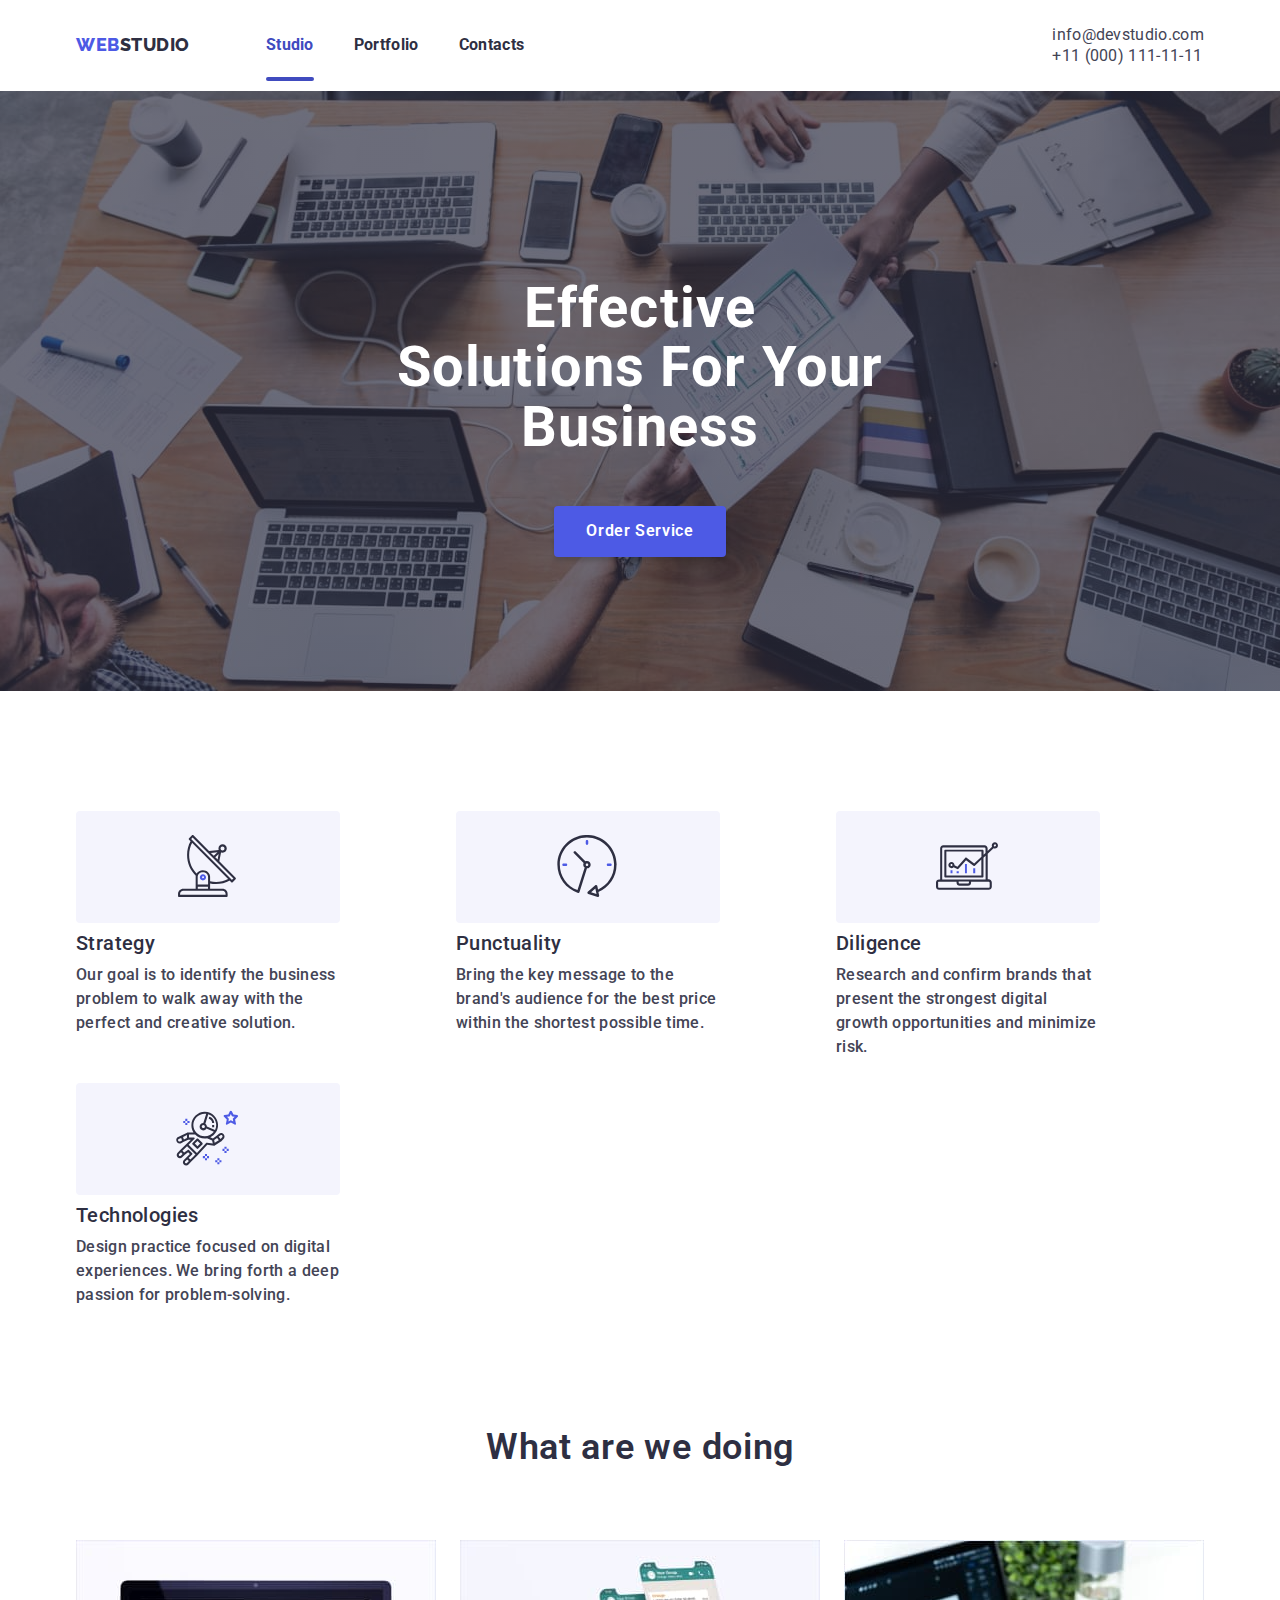
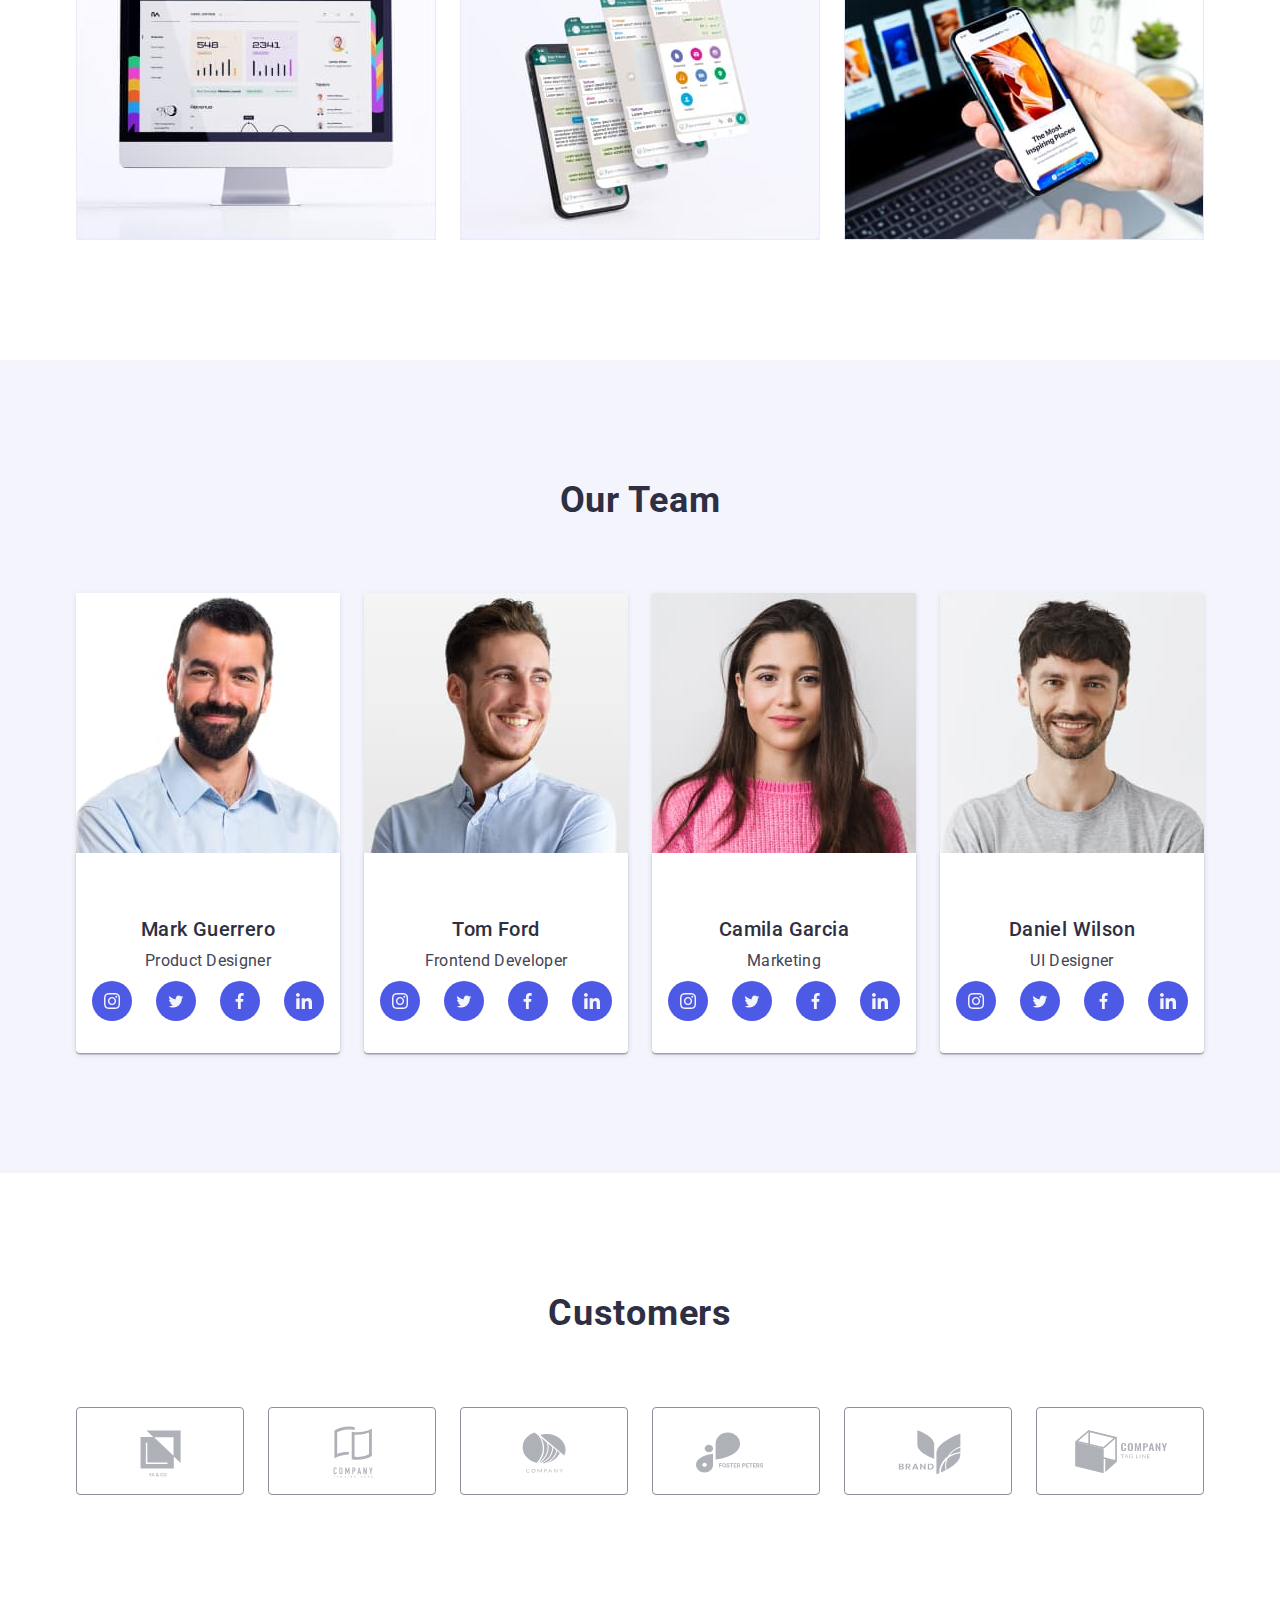
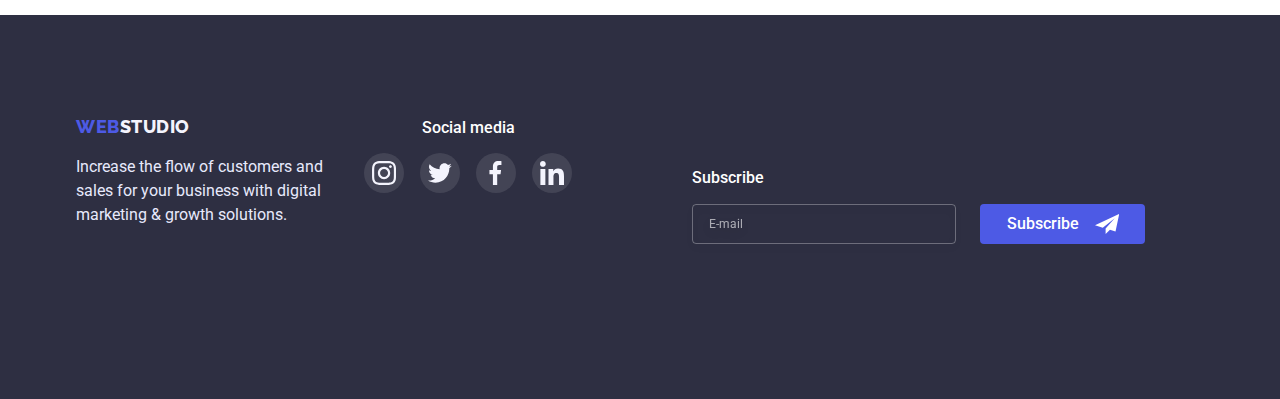
==== index.html @ f773058b "Add files via upload" ====
<!DOCTYPE html>
<html lang="en">
  <head>
    <meta charset="UTF-8" />
    <meta http-equiv="X-UA-Compatible" content="IE=edge" />
    <meta name="viewport" content="width=device-width, initial-scale=1.0" />
    <title>Document</title>

    <link rel="preconnect" href="https://fonts.googleapis.com" />
    <link rel="preconnect" href="https://fonts.gstatic.com" crossorigin />
    <link
      href="https://fonts.googleapis.com/css2?family=Raleway:wght@800&family=Roboto:wght@400;500;700;900&display=swap"
      rel="stylesheet"
    />
    <link
      rel="stylesheet"
      href="https://cdnjs.cloudflare.com/ajax/libs/modern-normalize/1.1.0/modern-normalize.min.css"
    />
    <link rel="stylesheet" href="css/mobile.css" />
    <link rel="stylesheet" href="css/tablet.css" />
    <link rel="stylesheet" href="css/desktop.css" />
    <!-- <link rel="stylesheet" href="css/version.css"> -->
  </head>
  <body>
    <header class="header">
      <div class="head container">
        <nav class="header-navigation">
          <!-- desktop -->
          <a class="link-logo link" href="./index.html"
            ><span class="web">WEB</span>STUDIO</a
          >
          <ul class="header-list list">
            <li class="header-item list">
              <a class="header-link-1 current link" href="./index.html"
                >Studio</a
              >
            </li>
            <li class="header-item list">
              <a class="header-link link" href="./portfolio.html">Portfolio</a>
            </li>
            <li class="header-item list">
              <a class="header-link link" href="">Contacts</a>
            </li>
          </ul>
        </nav>
        <a class="link-logo link mobile-logo" href="./index.html"
          ><span class="web">WEB</span>STUDIO</a
        >

        <button type="button" class="mob-menu-open-btn" data-menu-open>
          <svg class="menu-open-icon" width="32" height="22">
            <use href="./images/symbol-defs.svg#icon-Vector-Stroke"></use>
          </svg>
        </button>
        <ul class="header-list list tablet">
          <!-- desktop -->
          <li class="header-item-contact list">
            <a class="header-mail link" href="mailto:info@devstudio.com"
              >info@devstudio.com</a
            >
          </li>
          <li class="header-item-contact list">
            <a class="header-tel link" href="tel.:+11(000)111-11-11"
              >+11 (000) 111-11-11</a
            >
          </li>
        </ul>
      </div>
      <div class="mobile-menu is-hidden" data-menu>
        <button type="button" class="mob-menu-close-btn" data-menu-close>
          <svg class="mobile-menu-open-icon" width="32" height="22">
            <use href="./images/symbol-defs.svg#icon-Vector-Stroke"></use>
          </svg>
        </button>
        <nav class="mobile-header-navigation">
          <ul class="mobile-header-list list">
            <li class="mobile-header-item list">
              <a
                class="mobile-header-link current-mobile link"
                href="./index.html"
                >Studio</a
              >
            </li>
            <li class="mobile-header-item list">
              <a class="mobile-header-link link" href="./portfolio.html"
                >Portfolio</a
              >
            </li>
            <li class="mobile-header-item list">
              <a class="mobile-header-link link" href="">Contacts</a>
            </li>
          </ul>
        </nav>
        <ul class="mobile-header-list list">
          <!-- desktop -->
          <li class="mobile-header-item-contact list">
            <a class="mobile-header-tel link" href="tel.:+11(000)111-11-11"
              >+11 (000) 111-11-11</a
            >
          </li>
          <li class="mobile-header-item-contact list">
            <a class="mobile-header-mail link" href="mailto:info@devstudio.com"
              >info@devstudio.com</a
            >
          </li>
        </ul>
        <ul class="soc-items-list">
          <li class="soc-item">
            <a class="soc-item-link" href="">
              <svg class="soc-icon" width="16" height="16">
                <use href="./images/icons.svg#icon-instagram"></use>
              </svg>
            </a>
          </li>
          <li class="soc-item">
            <a class="soc-item-link" href="">
              <svg class="soc-icon" width="16" height="13">
                <use href="./images/icons.svg#icon-twitter"></use></svg
            ></a>
          </li>
          <li class="soc-item">
            <a class="soc-item-link" href=""
              ><svg class="soc-icon" height="16">
                <use href="./images/icons.svg#icon-facebook"></use></svg
            ></a>
          </li>
          <li class="soc-item">
            <a class="soc-item-link" href=""
              ><svg class="soc-icon" width="16" height="16">
                <use href="./images/icons.svg#icon-linkedin"></use></svg
            ></a>
          </li>
        </ul>
      </div>
    </header>
    <!---1--->
    <main>
      <section class="main-content-section1">
        <div class="main-content1 container">
          <h1 class="main-title-first">
            Effective Solutions for Your Business
          </h1>
          <button data-modal-open type="button" class="main-btn">
            Order Service
          </button>
        </div>
      </section>
      <!---2-->
      <section class="main-content-section2_1">
        <div class="main-content2 container">
          <ul class="main-list list">
            <li class="main-item2">
              <div class="picture-icon">
                <svg class="picture">
                  <use
                    href="./images/icons.svg#icon-antenna"
                    width="62"
                    height="62"
                  ></use>
                </svg>
              </div>
              <h3 class="main-title2">Strategy</h3>
              <p class="main-text">
                Our goal is to identify the business problem to walk away with
                the perfect and creative solution.
              </p>
            </li>

            <li class="main-item2">
              <div class="picture-icon">
                <svg class="picture">
                  <use
                    href="./images/icons.svg#icon-clock"
                    width="62"
                    height="62"
                  ></use>
                </svg>
              </div>
              <h3 class="main-title2">Punctuality</h3>
              <p class="main-text">
                Bring the key message to the brand's audience for the best price
                within the shortest possible time.
              </p>
            </li>

            <li class="main-item2">
              <div class="picture-icon">
                <svg class="picture">
                  <use
                    href="./images/icons.svg#icon-diagram"
                    width="62"
                    height="62"
                  ></use>
                </svg>
              </div>
              <h3 class="main-title2">Diligence</h3>
              <p class="main-text">
                Research and confirm brands that present the strongest digital
                growth opportunities and minimize risk.
              </p>
            </li>

            <li class="main-item2">
              <div class="picture-icon">
                <svg class="picture">
                  <use
                    href="./images/icons.svg#icon-astronaut"
                    width="62"
                    height="62"
                  ></use>
                </svg>
              </div>
              <h3 class="main-title2">Technologies</h3>
              <p class="main-text">
                Design practice focused on digital experiences. We bring forth a
                deep passion for problem-solving.
              </p>
            </li>
          </ul>
        </div>
      </section>

      <section class="main-content-section2_2">
        <div class="main-content-sect2 container">
          <h2 class="main-second-title">What are we doing</h2>
          <ul class="main-list2_2 list">
            <li>
              <img src="images/rectangle71.jpg" alt="macbook_air" width="360" />
            </li>

            <li>
              <img
                src="images/rectangle71-1.jpg"
                alt="application"
                width="360"
              />
            </li>

            <li>
              <img src="images/rectangle71-2.jpg" alt="phone" width="360" />
            </li>
          </ul>
        </div>
      </section>
      <!---3-->
      <section class="main-content-section3">
        <div class="main-content3 container tablet-container">
          <h2 class="main-third-title">Our Team</h2>
          <ul class="main-list3 list">
            <li class="main-card-3">
              <img
                src="images/mark.jpg"
                alt="photo_mark_guerrero"
                width="264"
              />
              <div class="main-card-team">
                <h3 class="main-title">Mark Guerrero</h3>
                <p class="main-after-title">Product Designer</p>
                <ul class="soc-items-list">
                  <li class="soc-item">
                    <a class="soc-item-link" href="">
                      <svg class="soc-icon" width="16" height="16">
                        <use href="./images/icons.svg#icon-instagram"></use>
                      </svg>
                    </a>
                  </li>

                  <li class="soc-item">
                    <a class="soc-item-link" href="">
                      <svg class="soc-icon" width="16" height="13">
                        <use href="./images/icons.svg#icon-twitter"></use></svg
                    ></a>
                  </li>
                  <li class="soc-item">
                    <a class="soc-item-link" href=""
                      ><svg class="soc-icon" height="16">
                        <use href="./images/icons.svg#icon-facebook"></use></svg
                    ></a>
                  </li>

                  <li class="soc-item">
                    <a class="soc-item-link" href=""
                      ><svg class="soc-icon" width="16" height="16">
                        <use href="./images/icons.svg#icon-linkedin"></use></svg
                    ></a>
                  </li>
                </ul>
              </div>
            </li>
            <li class="main-card-3">
              <img src="images/tom.jpg" alt="photo_tom_ford" width="264" />
              <div class="main-card-team">
                <h3 class="main-title">Tom Ford</h3>
                <p class="main-after-title">Frontend Developer</p>
                <ul class="soc-items-list">
                  <li class="soc-item">
                    <a class="soc-item-link" href="">
                      <svg class="soc-icon" width="16" height="16">
                        <use href="./images/icons.svg#icon-instagram"></use>
                      </svg>
                    </a>
                  </li>
                  <li class="soc-item">
                    <a class="soc-item-link" href="">
                      <svg class="soc-icon" width="16" height="13">
                        <use href="./images/icons.svg#icon-twitter"></use></svg
                    ></a>
                  </li>
                  <li class="soc-item">
                    <a class="soc-item-link" href=""
                      ><svg class="soc-icon" height="16">
                        <use href="./images/icons.svg#icon-facebook"></use></svg
                    ></a>
                  </li>
                  <li class="soc-item">
                    <a class="soc-item-link" href=""
                      ><svg class="soc-icon" width="16" height="16">
                        <use href="./images/icons.svg#icon-linkedin"></use></svg
                    ></a>
                  </li>
                </ul>
              </div>
            </li>
            <li class="main-card-3">
              <img
                src="images/camila.jpg"
                alt="photo_camila_garcia"
                width="264"
              />
              <div class="main-card-team">
                <h3 class="main-title">Camila Garcia</h3>
                <p class="main-after-title">Marketing</p>
                <ul class="soc-items-list">
                  <li class="soc-item">
                    <a class="soc-item-link" href="">
                      <svg class="soc-icon" width="16" height="16">
                        <use href="./images/icons.svg#icon-instagram"></use>
                      </svg>
                    </a>
                  </li>

                  <li class="soc-item">
                    <a class="soc-item-link" href="">
                      <svg class="soc-icon" width="16" height="13">
                        <use href="./images/icons.svg#icon-twitter"></use></svg
                    ></a>
                  </li>

                  <li class="soc-item">
                    <a class="soc-item-link" href=""
                      ><svg class="soc-icon" height="16">
                        <use href="./images/icons.svg#icon-facebook"></use></svg
                    ></a>
                  </li>

                  <li class="soc-item">
                    <a class="soc-item-link" href=""
                      ><svg class="soc-icon" width="16" height="16">
                        <use href="./images/icons.svg#icon-linkedin"></use></svg
                    ></a>
                  </li>
                </ul>
              </div>
            </li>
            <li class="main-card-3">
              <img
                src="images/daniel.jpg"
                alt="photo_daniel_wilson"
                width="264"
              />
              <div class="main-card-team">
                <h3 class="main-title">Daniel Wilson</h3>
                <p class="main-after-title">UI Designer</p>
                <ul class="soc-items-list">
                  <li class="soc-item">
                    <a class="soc-item-link" href="">
                      <svg class="soc-icon" width="16" height="16">
                        <use href="./images/icons.svg#icon-instagram"></use>
                      </svg>
                    </a>
                  </li>

                  <li class="soc-item">
                    <a class="soc-item-link" href="">
                      <svg class="soc-icon" width="16" height="13">
                        <use href="./images/icons.svg#icon-twitter"></use></svg
                    ></a>
                  </li>

                  <li class="soc-item">
                    <a class="soc-item-link" href=""
                      ><svg class="soc-icon" height="16">
                        <use href="./images/icons.svg#icon-facebook"></use></svg
                    ></a>
                  </li>

                  <li class="soc-item">
                    <a class="soc-item-link" href=""
                      ><svg class="soc-icon" width="16" height="16">
                        <use href="./images/icons.svg#icon-linkedin"></use></svg
                    ></a>
                  </li>
                </ul>
              </div>
            </li>
          </ul>
        </div>
      </section>
      <section class="main_customers">
        <div class="container tablet-container">
          <h2 class="main-third-title">Customers</h2>
          <ul class="customers-list">
            <li>
              <a class="customers-item-link" href="">
                <svg class="customers-icon" width="104" height="56">
                  <use href="./images/icons.svg#icon-Client1"></use>
                </svg>
              </a>
            </li>
            <li>
              <a class="customers-item-link" href="">
                <svg class="customers-icon" width="104" height="56">
                  <use href="./images/icons.svg#icon-Client-2"></use>
                </svg>
              </a>
            </li>
            <li>
              <a class="customers-item-link" href="">
                <svg class="customers-icon" width="104" height="56">
                  <use href="./images/icons.svg#icon-Client-3"></use>
                </svg>
              </a>
            </li>
            <li>
              <a class="customers-item-link" href="">
                <svg class="customers-icon" width="104" height="56">
                  <use href="./images/icons.svg#icon-Client-4"></use>
                </svg>
              </a>
            </li>
            <li>
              <a class="customers-item-link" href="">
                <svg class="customers-icon" width="104" height="56">
                  <use href="./images/icons.svg#icon-Client-5"></use>
                </svg>
              </a>
            </li>
            <li>
              <a class="customers-item-link" href="">
                <svg class="customers-icon" width="104" height="56">
                  <use href="./images/icons.svg#icon-Client-6"></use>
                </svg>
              </a>
            </li>
          </ul>
        </div>
      </section>
    </main>
    <footer class="footer_section">
      <div class="footer container flex tablet-container">
        <div class="footer-tablet-container-up">
          <div class="footer-left">
            <a class="link-logo-footer link" href="./index.html"
              ><span class="web-footer">WEB</span>STUDIO</a
            >
            <p class="footer-after-title">
              Increase the flow of customers and sales for your business with
              digital marketing & growth solutions.
            </p>
          </div>
          <div class="footer-social">
            <p class="social-media-text">Social media</p>
            <ul class="ft-soc-items-list">
              <li class="soc-item">
                <a class="ft-soc-item-link" href="">
                  <svg class="soc-icon" width="24" height="24">
                    <use href="./images/icons.svg#icon-instagram"></use>
                  </svg>
                </a>
              </li>
              <li class="soc-item">
                <a class="ft-soc-item-link" href="">
                  <svg class="soc-icon" width="24" height="24">
                    <use href="./images/icons.svg#icon-twitter"></use></svg
                ></a>
              </li>
              <li class="soc-item">
                <a class="ft-soc-item-link" href=""
                  ><svg class="soc-icon" width="24" height="24">
                    <use href="./images/icons.svg#icon-facebook"></use></svg
                ></a>
              </li>
              <li class="soc-item">
                <a class="ft-soc-item-link" href=""
                  ><svg class="soc-icon" width="24" height="24">
                    <use href="./images/icons.svg#icon-linkedin"></use></svg
                ></a>
              </li>
            </ul>
          </div>
        </div>

        <div class="subscribe-footer">
          <p class="social-media-text">Subscribe</p>
          <form class="subscribe-form">
            <label for="subscribe" class="subscribe-name">
              <input
                type="email"
                class="subscribe-input"
                name="subscribe"
                id=""
                placeholder="E-mail"
              /> </label
            ><button type="submit" class="subscribe-button">
              Subscribe

              <svg class="icons-subscribe" width="24" height="24">
                <use href="./images/icons.svg#icon-send"></use>
              </svg>
            </button>
          </form>
        </div>
      </div>
    </footer>
    <!---Modal Window--->
    <div class="backdrop is-hidden" data-modal>
      <div class="modal">
        <button data-modal-close type="button" class="modal-close-btn">
          <svg class="modal-close-btn-icon" width="8" height="8">
            <use href="./images/icons.svg#icon-Vector-2"></use>
          </svg>
        </button>
        <div class="client-form">
          <p class="leave-contacts">
            Leave your contacts and we will call you back
          </p>
          <form class="information">
            <label for="name" class="label">
              <span class="input-text"> Name </span>
            </label>
            <div class="icons-client-form">
              <input type="text" class="modal-input" name="name" id="name" />
              <svg class="input-icons" width="18" height="18">
                <use href="./images/icons.svg#icon-person-black-18dp-1-1"></use>
              </svg>
            </div>
            <label for="tel" class="label">
              <span class="input-text">Phone </span>
            </label>
            <div class="icons-client-form">
              <input type="tel" class="modal-input" name="tel" id="tel" />
              <svg class="input-icons" width="18" height="18">
                <use href="./images/icons.svg#icon-phone-black-18dp-1-1"></use>
              </svg>
            </div>
            <label for="email" class="label">
              <span class="input-text">Email </span>
            </label>
            <div class="icons-client-form">
              <input type="email" class="modal-input" name="email" id="email" />
              <svg class="input-icons" width="18" height="18">
                <use href="./images/icons.svg#icon-email-black-18dp-1-2"></use>
              </svg>
            </div>
            <div class="coment-window">
              <label for="coment" class="label-name">
                <span class="input-text">Comment </span>
                <textarea
                  class="textarea"
                  name="feedback"
                  rows="5"
                  placeholder="Text input"
                ></textarea>
              </label>
            </div>
            <div class="modal-fild">
              <input
                type="checkbox"
                name="privacy"
                id="privacy"
                value="true"
                class="input-check visually-hidden"
                width="16px"
              />
              <label for="privacy" class="check-text">
                I accept the terms and conditions of the
                <a href="" class="modal-link">
                  <span class="modal-link"> Privacy Policy </span>
                </a>
              </label>
            </div>
            <button type="submit" class="modal-button">Send</button>
          </form>
          <!---modal-container--->
        </div>
      </div>
    </div>
    <script src="./modal.js"></script>
    <script src="./menu.js"></script>
  </body>
</html>
---- css/mobile.css ----
:root {
  --primary-text-color: #434455;
  --title-text-color: #2e2f42;
  --color-logo-web-btn: #4d5ae5;
  --color-logo-footer-text-title: #f4f4fd;
  --color-white-ffff: #ffffff;
  --color-hover-focus: #404bbf;
  --color-after-titet-footer: #e7e9fc;
  --color-hover-focus-soc: #31d0aa;
  --modal-color: #fcfcfc;
  --color-current: #4d5ae5ff;
}
/*-----Анімація-------
transition-property: background-color;
transition-duration: 250ms;
transition-timing-function: cubic-bezier(0.4, 0, 0.2, 1);*/

p,
h1,
h2,
h3,
h4,
h5,
h6 {
  margin: 0;
}

ul,
ol {
  list-style: none;
  margin: 0;
  padding: 0;
}

img {
  display: block;
  max-width: 100%;
  height: auto;
}

.container {
  /* width: 1158px;
  padding-left: 15px;
  padding-right: 15px;
  margin: 0 auto; */
  width: 100%;
  padding: 0 16px;
  margin: 0 auto;
}
@media screen and (min-width: 480px) {
  .container {
    /* width: 1158px;
  padding-left: 15px;
  padding-right: 15px;
  margin: 0 auto; */
    width: 480px;
    padding: 0 16px;
    margin: 0 auto;
  }
}

body {
  font-family: "Roboto", sans-serif;
  color: var(--primary-text-color);
  background-color: var(--color-white-ffff);
}
/* .current {
  position: relative;
} */
.list {
  list-style: none;
}

.link {
  text-decoration: none;
}
/* .current::before {
  content: "";
  position: absolute;
  left: 0;
  bottom: -27px;
  display: block;
  width: 100%;
  height: 4px;
  background-color: var(--color-hover-focus);
  border-radius: 2px;
  opacity: 1;
} */

/* .current > .header-link {
  color: var(--color-hover-focus);
} */
/* .header-item::after {
  content: "";
  background-color: var(--color-hover-focus);
  border-radius: 2px;
  position: absolute;
  width: 100%;
  height: 4px;
  display: block;
  bottom: -24px;
  left: 0;
  opacity: 0;
  transform: scaleX(0);
  transition: transform 250ms cubic-bezier(0.4, 0, 0.2, 1),
    opacity 250ms cubic-bezier(0.4, 0, 0.2, 1);
} */

/* .header-item:hover::after {
  transform: scaleX(1);
  opacity: 1;
} */
/*---------------------Header-----------------*/
.header {
  /* background-color: var(--color-white-ffff); */
  padding-top: 24px;
  padding-bottom: 24px;
}

/* .header > .container {
  display: flex;
} */

.web {
  font-family: "Raleway";
  font-style: normal;
  font-weight: 800;
  font-size: 18px;
  line-height: 1.33;
  letter-spacing: 0.03em;
  text-transform: uppercase;
  color: var(--color-logo-web-btn);
}

.link-logo {
  font-family: "Raleway";
  font-style: normal;
  font-weight: 800;
  font-size: 18px;
  line-height: 1.33;
  letter-spacing: 0.03em;
  color: var(--title-text-color);
  /* margin-right: 76px; */
}

.header-link {
  /* font-size: 16px;
  line-height: 1.5;
  letter-spacing: 0.02em;
  color: var(--title-text-color);
  /*------Анімація----*/
  /* transition-property: color;
  transition-duration: 250ms;
  transition-timing-function: cubic-bezier(0.4, 0, 0.2, 1);  */
}
.header-link-1 {
  /* font-size: 16px;
  line-height: 1.5;
  letter-spacing: 0.02em;
  color: var(--color-hover-focus);
  /*------Анімація----*/
  /* transition-property: color;
  transition-duration: 250ms;
  transition-timing-function: cubic-bezier(0.4, 0, 0.2, 1);  */
}
.header-link:hover,
.header-link:focus {
  color: var(--color-hover-focus);
}

.header-navigation {
  /* font-size: 16px;
  line-height: 1.5;
  letter-spacing: 0.02em;
  color: var(--title-text-color);
  align-items: center;
  display: flex;
  margin-right: auto; */
  display: none;
}

.header-list {
  /* font-weight: 700;
  font-size: 16px;
  line-height: 1.5;
  color: var(--title-text-color);
  letter-spacing: 0.02em;
  display: flex;
  align-items: center;
  gap: 40px; */
  display: none;
}
.head.container {
  display: flex;
}
.mob-menu-open-btn {
  display: flex;
  justify-content: center;
  align-items: center;
  margin-left: auto;
  background-color: transparent;
  border: none;
}
/* .header-item {
  font-size: 16px;
  line-height: 1.33;
  letter-spacing: 0.02em;
  color: var(--primary-text-color);
  position: relative;
} */
/* .header-item-contact {
  font-size: 16px;
  line-height: 1.33;
  letter-spacing: 0.02em;
  color: var(--primary-text-color);
  position: relative;
} */
/* .header-mail {
  font-size: 16px;
  line-height: 1.33;
  letter-spacing: 0.02em;
  color: var(--primary-text-color);
  /*------Анімація----*/
/* transition-property: color;
  transition-duration: 250ms;
  transition-timing-function: cubic-bezier(0.4, 0, 0.2, 1);
}  */

/* .header-mail:hover,
.header-mail:focus {
  color: var(--color-hover-focus);
} */

/* .header-tel {
  font-size: 16px;
  line-height: 1.33;
  letter-spacing: 0.02em;
  color: var(--primary-text-color); */
/*------Анімація----*/
/* transition-property: color;
  transition-duration: 250ms;
  transition-timing-function: cubic-bezier(0.4, 0, 0.2, 1);
} */

/* .header-tel:hover,
.header-tel:focus {
  color: var(--color-hover-focus);
} */

/*-----------------------------Main---------------*/
.main-content-section1 {
  background: var(--title-text-color);
  text-align: center;
  padding-top: 112px;
  padding-bottom: 112px;
  /* max-width: 1440px; */
  /* background-image: linear-gradient(
      rgba(46, 47, 66, 0.7),
      rgba(46, 47, 66, 0.7)
    ),
    url(../images/people-office1.jpg); */
}

.main-content-section2_1 {
  background: var(--color-white-ffff);
  padding-top: 120px;
  padding-bottom: 120px;
}

.main-content-section2_2 {
  /* padding-bottom: 120px; */
  display: none;
}

.main-content-section3 {
  background: var(--color-logo-footer-text-title);
  padding-top: 120px;
  padding-bottom: 120px;
}

.main-card-3 {
  background: var(--color-white-ffff);
}

.main-title-first {
  color: var(--color-white-ffff);
  text-align: center;
  max-width: 319px;
  margin-left: auto;
  margin-right: auto;
  margin-bottom: 48px;
  font-family: "Roboto";
  font-style: normal;
  font-weight: 700;
  font-size: 36px;
  line-height: 1.11;

  text-align: center;
  letter-spacing: 0.02em;
  text-transform: capitalize;

  color: #ffffff;
}

.main-btn {
  font-family: "Roboto";
  font-style: normal;
  font-weight: 600;
  font-size: 16px;
  line-height: 1, 18;
  align-items: center;
  letter-spacing: 0.04em;
  color: var(--color-white-ffff);
  background: var(--color-logo-web-btn);
  box-shadow: 0px 4px 4px rgba(0, 0, 0, 0.15);
  border-radius: 4px;
  border: transparent;
  cursor: pointer;
  padding: 16px 32px 16px 32px;
  /*------Анімація----*/
  transition-property: background-color;
  transition-duration: 250ms;
  transition-timing-function: cubic-bezier(0.4, 0, 0.2, 1);
}

.main-btn:hover,
.main-link:focus {
  background-color: var(--color-hover-focus);
}

.main-list {
  color: var(--primary-text-color);
  /* display: flex;
  gap: 24px; */
}

.main-item2 {
  box-sizing: border-box;
  font-style: normal;
  font-size: 16px;
  line-height: 1.5;
  color: var(--primary-text-color);
}
.main-item2:not(:last-child) {
  margin-bottom: 72px;
}

.content_main_item {
  width: 264px;
  height: 112px;
}

.picture-icon {
  /* background-color: var(--color-logo-footer-text-title);
  border-radius: 4px;
  height: 112px;
  width: 264px;
  margin-bottom: 8px;
  display: flex;
  justify-content: center;
  align-items: center; */
  display: none;
}
.picture {
  width: 64px;
  height: 64px;
}
.main-title2 {
  font-size: 36px;
  line-height: 1.11;
  text-align: center;
  /* font-weight: 500;
  font-size: 20px;
  line-height: 1.2;
  letter-spacing: 0.02em; */
  color: var(--title-text-color);
  margin-bottom: 8px;
}

.main-text {
  font-weight: 500;
  font-size: 16px;
  line-height: 1.5;
  letter-spacing: 0.02em;
  color: var(--primary-text-color);
  /* max-width: 264px; */
}

.main-second-title {
  font-weight: 600;
  font-size: 36px;
  line-height: 1, 11;
  letter-spacing: 0.02em;
  color: var(--title-text-color);
  text-align: center;
}

/* .main-list2_2 {
  color: var(--primary-text-color);
} */

.main-third-title {
  font-weight: 700;
  font-size: 36px;
  line-height: 1, 11;
  letter-spacing: 0.02em;
  color: var(--title-text-color);
  text-align: center;
  margin-bottom: 72px;
}

.main-title {
  font-weight: 500;
  font-size: 20px;
  line-height: 1.2;
  letter-spacing: 0.02em;
  color: var(--title-text-color);
  /* padding-top: 32px; */
  margin-bottom: 8px;
  text-align: center;
}

.main-list3 {
  color: var(--primary-text-color);
  /* display: flex;
  gap: 24px; */
}

.main-card-3 {
  background-color: var(--color-white-ffff);
  box-shadow: 0px 1px 6px rgba(46, 47, 66, 0.08),
    0px 1px 1px rgba(46, 47, 66, 0.16), 0px 2px 1px rgba(46, 47, 66, 0.08);
  border-radius: 0px 0px 4px 4px;
  /* padding-bottom: 32px; */
}
.main-card-3:not(:last-child) {
  margin-bottom: 72px;
}
.main-card-team {
  padding: 32px 16px;
}
.main-after-title {
  font-size: 16px;
  line-height: 1.5;
  letter-spacing: 0.02em;
  text-align: center;
  color: var(--primary-text-color);
}
.soc-items-list {
  display: flex;
  justify-content: center;
  gap: 24px;
  margin-top: 8px;
}

.soc-item {
  width: 40px;
  height: 40px;
}

.soc-item-link {
  width: 100%;
  height: 100%;
  background-color: var(--color-logo-web-btn);
  border-radius: 50%;
  display: flex;
  align-items: center;
  justify-content: center;
  /*------Анімація----*/
  transition-property: background-color;
  transition-duration: 250ms;
  transition-timing-function: cubic-bezier(0.4, 0, 0.2, 1);
}

.soc-item-link:hover,
.soc-item-link-link:focus {
  background-color: var(--color-hover-focus);
}

.soc-icon {
  fill: var(--color-logo-footer-text-title);
}
.main_customers {
  padding-top: 120px;
  padding-bottom: 120px;
}
.customers-list {
  display: flex;
  justify-content: center;
  gap: 16px;
  flex-wrap: wrap;
}

.customers-item-link {
  width: 168px;
  height: 88px;
  fill: #afb1b8;
  border: 1px solid #8e8f99;
  border-radius: 4px;
  display: flex;
  align-items: center;
  justify-content: center;
  /*------Анімація----*/
  transition: fill 250ms cubic-bezier(0.4, 0, 0.2, 1),
    border-color 250ms cubic-bezier(0.4, 0, 0.2, 1);
}

.customers-item-link:hover,
.customers-item-link:focus {
  fill: var(--color-hover-focus);
  border: 1px solid var(--color-hover-focus);
  border-radius: 4px;
}
.customers-icon {
  width: 100%;
  height: 100%;
}
/*-------------------------Footer-----------------*/
.footer_section {
  background: var(--title-text-color);
  padding-top: 100px;
  padding-bottom: 100px;
}
.footer {
  /* display: flex; */
  gap: 120px;
}
.footer-left {
  display: flex;
  flex-direction: column;
  justify-content: center;
  align-items: center;
  /* text-align: center; */
  margin-bottom: 72px;
}
.footer-social {
  display: flex;
  flex-direction: column;
  justify-content: center;
  align-items: center;
  margin-bottom: 72px;
}
.footer-after-title {
  font-size: 16px;
  line-height: 1.5;
  color: var(--color-after-titet-footer);
  width: 264px;
  margin-top: 16px;
}

.web-footer {
  font-family: "Raleway";
  font-style: normal;
  font-weight: 800;
  font-size: 18px;
  line-height: 1.33;
  letter-spacing: 0.03em;
  text-transform: uppercase;
  color: var(--color-logo-web-btn);
}

.link-logo-footer {
  font-family: "Raleway";
  font-style: normal;
  font-weight: 800;
  font-size: 18px;
  line-height: 1.33;
  letter-spacing: 0.03em;
  color: var(--color-logo-footer-text-title);
}

.social-media-text {
  font-style: normal;
  font-weight: 500;
  font-size: 16px;
  color: var(--color-white-ffff);
}

.ft-soc-items-list {
  display: flex;
  justify-content: center;
  gap: 16px;
  margin-top: 16px;
}

.ft-soc-item-link {
  width: 100%;
  height: 100%;
  background: rgba(255, 255, 255, 0.1);
  border-radius: 50%;
  display: flex;
  align-items: center;
  justify-content: center;
  /*------Анімація----*/
  transition-property: background-color;
  transition-duration: 250ms;
  transition-timing-function: cubic-bezier(0.4, 0, 0.2, 1);
}

.ft-soc-item-link:hover,
.ft-soc-item-link:focus {
  background: var(--color-hover-focus-soc);
}
.subscribe-footer {
  display: flex;
  flex-direction: column;
  justify-content: center;
  align-items: center;
}
/* Введення ----Subscribe----- */
.subscribe-input {
  border: 1px solid rgba(255, 255, 255, 0.3);
  filter: drop-shadow(0px 4px 4px rgba(0, 0, 0, 0.15));
  border-radius: 4px;
  /* width: 264px; */
  width: 100%;
  height: 40px;
  margin-top: 16px;
  background-color: transparent;
  padding-left: 16px;
  font-family: "Roboto";
  font-style: normal;
  font-weight: 400;
  font-size: 12px;
  line-height: 2;
  color: rgba(255, 255, 255, 0.6);
}

.subscribe-input::placeholder {
  font-family: "Roboto";
  font-style: normal;
  font-weight: 400;
  font-size: 12px;
  line-height: 24px;
  color: rgba(255, 255, 255, 0.6);
}

.subscribe-input:focus {
  outline: none;
  border: 1px solid var(--color-logo-web-btn);
}

.subscribe-button {
  display: flex;
  align-items: center;
  justify-content: center;
  font-family: "Roboto";
  font-style: normal;
  font-weight: 500;
  font-size: 16px;
  line-height: 1.5;
  color: #ffffff;
  background-color: var(--color-logo-web-btn);
  border-radius: 4px;
  border: none;
  cursor: pointer;
  width: 165px;
  height: 40px;
  padding: 8px 24px;
  margin-top: 16px;
  /* margin-left: 24px; */
  margin-left: auto;
  margin-right: auto;
  transition-property: background-color, box-shadow;
  transition-duration: 250ms;
  transition-timing-function: cubic-bezier(0.4, 0, 0.2, 1);
}

.subscribe-form {
  width: 100%;
  /* display: flex; */
}
.subscribe-name {
  /* display: flex; */
}
.icons-subscribe {
  /* right: 0;
  bottom: 0; */
  margin-left: 16px;
}
.modal-button-subscribe {
  display: flex;
  position: relative;
}
.subscribe-button:focus,
.subscribe-button:hover {
  box-shadow: 0px 4px 4px rgba(0, 0, 0, 0.25), 0px 4px 4px rgba(0, 0, 0, 0.25);
  border-radius: 4px;
  background-color: var(--color-logo-web-btn);
  outline: none;
}

/*----------Modal Window------*/
.backdrop {
  position: fixed;
  top: 0;
  left: 0;
  width: 100%;
  height: 100%;
  background-color: rgba(46, 47, 66, 0.4);
  opacity: 1;
  transition: transform 250ms cubic-bezier(0.4, 0, 0.2, 1),
    opacity 250ms cubic-bezier(0.4, 0, 0.2, 1);
}

.backdrop.is-hidden {
  opacity: 0;
  pointer-events: none;
}
.modal {
  position: absolute;
  /* width: 408px;
  height: 576px; */
  width: 100%;
  height: 90%;
  overflow-y: scroll;
  top: 50%;
  left: 50%;
  transform: translate(-50%, -50%);
  background-color: var(--modal-color);
  box-shadow: 0px 1px 1px rgba(0, 0, 0, 0.14), 0px 1px 3px rgba(0, 0, 0, 0.12),
    0px 2px 1px rgba(0, 0, 0, 0.2);
  border-radius: 4px;
  padding: 20px 0;
}
.modal-close-btn {
  display: block;
  margin-top: 24px;
  margin-right: 24px;
  margin-left: auto;
  width: 24px;
  height: 24px;
  border-radius: 50%;
  cursor: pointer;
  background-color: var(--color-after-titet-footer);
  border: 1px solid rgba(0, 0, 0, 0.1);
  /*------Анімація----*/
  transition-property: background-color;
  transition-duration: 250ms;
  transition-timing-function: cubic-bezier(0.4, 0, 0.2, 1);
}
.modal-close-btn:hover {
  background-color: var(--color-hover-focus);
  fill: var(--color-white-ffff);
}
.client-form {
  margin-left: 24px;
  margin-right: 24px;
}
.leave-contacts {
  margin-top: 24px;
  font-family: "Roboto";
  font-style: normal;
  font-weight: 500;
  font-size: 16px;
  line-height: 24px;
  text-align: center;
  letter-spacing: 0.02em;
  color: var(--title-text-color);
}
.input-text {
  margin-right: 24px;
  font-family: "Roboto";
  font-style: normal;
  font-weight: 400;
  font-size: 12px;
  line-height: 14px;
  letter-spacing: 0.01em;
  color: #8e8f99;
}
.icons-client-form {
  position: relative;
  margin-bottom: 8px;
}
.input-icons {
  position: absolute;
  left: 16px;
  top: 50%;
  transform: translateY(-50%);
}
.modal-input {
  width: 100%;
  height: 40px;
  padding-left: 38px;
  font-family: "Roboto";
  font-style: normal;
  font-weight: 400;
  font-size: 12px;
  line-height: 16px;
  letter-spacing: 0.04em;
  color: #998e96;
  background-color: transparent;
  border-radius: 4px;
  border: 1px solid rgba(33, 33, 33, 0.2);
}

.modal-input::placeholder {
  font-family: "Roboto";
  font-style: normal;
  font-weight: 400;
  font-size: 12px;
  line-height: 16px;
  letter-spacing: 0.04em;
  color: rgba(117, 117, 117, 0.5);
}
.modal-button {
  display: flex;
  justify-content: center;
  align-items: center;
  margin-left: auto;
  margin-right: auto;
  height: 56px;
  width: 169px;
  font-family: inherit;
  font-weight: 600;
  font-size: 16px;
  line-height: 1.18;
  letter-spacing: 0.04em;
  color: #ffffff;
  cursor: pointer;
  margin-top: 24px;
  background: var(--color-logo-web-btn);
  box-shadow: 0px 4px 4px rgba(0, 0, 0, 0.15);
  border-radius: 4px;
  transition-property: background-color, box-shadow, color;
  transition-duration: 250ms;
  transition-timing-function: cubic-bezier(0.4, 0, 0.2, 1);
  border: none;
}

.modal-button:hover,
.modal-button:focus {
  color: #ffffff;
  background: var(--color-hover-focus);
  box-shadow: 0px 1px 6px rgba(46, 47, 66, 0.08),
    0px 1px 1px rgba(46, 47, 66, 0.16), 0px 2px 1px rgba(46, 47, 66, 0.08);
}

.check-text::before {
  position: absolute;
  width: 16px;
  height: 16px;
  border: 1.25px solid var(--color-hover-focus);
  border-radius: 2px;
  margin-top: 16px;
}

.check-text {
  font-family: "Roboto";
  font-style: normal;
  font-weight: 400;
  font-size: 12px;
  line-height: 16px;
  letter-spacing: 0.04em;
  color: #757575;
  margin-top: 16px;
  margin-left: 8px;
}
.textarea {
  font-style: normal;
  font-weight: 400;
  font-size: 12px;
  line-height: 16px;
  padding-top: 8px;
  padding-left: 16px;
  width: 100%;
  height: 120px;
  color: rgba(117, 117, 117, 0.5);
  font-family: "Roboto";
  resize: none;
  border: 1px solid rgba(33, 33, 33, 0.2);
  border-radius: 4px;
  font-family: inherit;
  font-size: inherit;
  resize: none;
  display: flex;
  flex-direction: column;
  margin-bottom: 8px;
}

.modal-link {
  color: var(--color-logo-web-btn);
  margin-left: 2px;
}

.input-text {
  display: inline-block;
  margin-bottom: 4px;
  position: relative;
}

.modal-input:focus {
  outline: none;
  border: 1px solid var(--color-logo-web-btn);
}
.modal-input:focus + .input-icons {
  fill: var(--color-logo-web-btn);
}

.modal-coment::placeholder {
  font-family: "Roboto";
  font-style: normal;
  font-weight: 400;
  font-size: 12px;
  line-height: 1.33;
  color: rgba(117, 117, 117, 0.5);
  letter-spacing: 0.04em;
}
.modal-coment:focus {
  outline: none;
  border: 1px solid var(--color-logo-web-btn);
}

textarea:focus {
  outline: none;
  border: 1px solid var(--color-logo-web-btn);
}
/* mobile menu */
.mobile-menu {
  position: fixed;
  width: 100%;
  height: 100%;
  background-color: white;
  top: 0;
  left: 0;
  padding: 90px 15px 40px 15px;

  display: flex;
  flex-direction: column;
}
.mobile-menu.is-hidden {
  opacity: 0;
  pointer-events: none;
}
.mob-menu-close-btn {
  position: absolute;
  top: 40px;
  right: 40px;
  width: 24px;
  height: 24px;
  display: flex;
  justify-content: center;
  align-items: center;
}
.mobile-menu-open-icon {
  width: 15px;
  height: 15px;
}
.mobile-header-link {
  font-family: "Roboto";
  font-style: normal;
  font-weight: 700;
  font-size: 36px;
  line-height: 40px;
  /* identical to box height, or 111% */

  letter-spacing: 0.02em;
  text-transform: capitalize;

  /* NAVY BLUE */

  color: #2e2f42;
}
.current-mobile {
  color: #31d0aa;
}
.mobile-header-tel {
  font-family: "Roboto";
  font-style: normal;
  font-weight: 600;
  font-size: 36px;
  line-height: 40px;
  /* identical to box height, or 111% */

  text-transform: capitalize;

  /* IRIS */

  color: #4d5ae5;
}
.mobile-header-mail {
  font-family: "Roboto";
  font-style: normal;
  font-weight: 500;
  font-size: 20px;
  line-height: 24px;
  /* identical to box height, or 120% */

  letter-spacing: 0.02em;

  /* SLATE */

  color: #434455;
}
.mobile-header-list {
  margin-top: auto;
}
---- css/tablet.css ----
@media screen and (min-width: 768px) {
  .container {
    /* width: 1158px;
  padding-left: 15px;
  padding-right: 15px;
  margin: 0 auto; */
    width: 768px;
    padding: 0 15px;
    margin: 0 auto;
  }
  .header {
    /* background-color: var(--color-white-ffff); */
    padding-top: 24px;
    padding-bottom: 10px;
  }

  .current {
    position: relative;
  }
  .current::before {
    content: "";
    position: absolute;
    left: 0;
    bottom: -22px;
    display: block;
    width: 100%;
    height: 4px;
    background-color: var(--color-hover-focus);
    border-radius: 2px;
    opacity: 1;
  }
  .current > .header-link {
    color: var(--color-hover-focus);
  }
  .header-item::after {
    content: "";
    background-color: var(--color-hover-focus);
    border-radius: 2px;
    position: absolute;
    width: 100%;
    height: 4px;
    display: block;
    bottom: -20px;
    left: 0;
    opacity: 0;
    transform: scaleX(0);
    transition: transform 250ms cubic-bezier(0.4, 0, 0.2, 1),
      opacity 250ms cubic-bezier(0.4, 0, 0.2, 1);
  }

  .header-item:hover::after {
    transform: scaleX(1);
    opacity: 1;
  }
  .header > .container {
    display: flex;
    justify-content: space-between;
  }
  .web {
    font-size: 18px;
    line-height: 1.33;
  }

  .link-logo {
    font-size: 18px;
    line-height: 1.33;
    margin-right: 120px;
  }
  .mobile-logo {
    display: none;
  }
  .header-link {
    font-size: 16px;
    line-height: 1.5;
    letter-spacing: 0.02em;
    color: var(--title-text-color);
    /*------Анімація----*/
    transition-property: color;
    transition-duration: 250ms;
    transition-timing-function: cubic-bezier(0.4, 0, 0.2, 1);
  }
  .header-link-1 {
    font-size: 16px;
    line-height: 1.5;
    letter-spacing: 0.02em;
    color: var(--color-hover-focus);
    /*------Анімація----*/
    transition-property: color;
    transition-duration: 250ms;
    transition-timing-function: cubic-bezier(0.4, 0, 0.2, 1);
  }
  .header-link:hover,
  .header-link:focus {
    color: var(--color-hover-focus);
  }
  .header-navigation {
    font-size: 16px;
    line-height: 1.5;
    letter-spacing: 0.02em;
    color: var(--title-text-color);
    align-items: center;
    display: flex;
  }

  .header-list {
    font-weight: 700;
    font-size: 16px;
    line-height: 1.5;
    color: var(--title-text-color);
    letter-spacing: 0.02em;
    display: flex;
    align-items: center;
    gap: 40px;
  }
  .header-list.tablet {
    display: block;
  }
  .head.container {
    display: flex;
  }
  .mob-menu-open-btn {
    display: none;
  }
  .header-item {
    font-size: 16px;
    line-height: 1.33;
    letter-spacing: 0.02em;
    color: var(--primary-text-color);
    position: relative;
  }
  .header-item-contact {
    font-size: 16px;
    line-height: 1.33;
    letter-spacing: 0.02em;
    color: var(--primary-text-color);
    position: relative;
  }
  .header-mail {
    font-weight: normal;
    font-size: 12px;
    line-height: 1.33;
    letter-spacing: 0.02em;
    color: var(--primary-text-color);
    /*------Анімація----*/
    transition-property: color;
    transition-duration: 250ms;
    transition-timing-function: cubic-bezier(0.4, 0, 0.2, 1);
  }

  .header-mail:hover,
  .header-mail:focus {
    color: var(--color-hover-focus);
  }

  .header-tel {
    font-size: 12px;
    line-height: 1.33;
    letter-spacing: 0.02em;
    font-weight: normal;
    color: var(--primary-text-color);
    /*------Анімація----*/
    transition-property: color;
    transition-duration: 250ms;
    transition-timing-function: cubic-bezier(0.4, 0, 0.2, 1);
  }

  .header-tel:hover,
  .header-tel:focus {
    color: var(--color-hover-focus);
  }
  /* hero */
  .main-content-section1 {
    text-align: center;
    padding-top: 112px;
    padding-bottom: 112px;
    /* max-width: 1440px; */
    /* background-image: linear-gradient(
      rgba(46, 47, 66, 0.7),
      rgba(46, 47, 66, 0.7)
    ),
    url(../images/people-office1.jpg); */
  }
  .main-title-first {
    max-width: 496px;
    margin-bottom: 40px;
    font-size: 56px;
    line-height: 1.07;
  }
  .main-btn {
    font-size: 16px;
    line-height: 1.18;
    padding: 16px 32px 16px 32px;
  }

  .main-btn:hover,
  .main-link:focus {
    background-color: var(--color-hover-focus);
  }
  .main-content-section2_1 {
    padding-top: 120px;
    padding-bottom: 120px;
  }
  .main-list {
    display: flex;
    flex-wrap: wrap;
    /* gap: 24px; */
    row-gap: 70px;
    column-gap: 24px;
  }
  .main-item2 {
    width: 356px;
  }
  .main-title2 {
    text-align: left;
  }
  .main-list .main-item2 {
    margin-bottom: 0;
  }
  .tablet-container {
    padding: 0 93px;
  }
  .main-list3 {
    color: var(--primary-text-color);
    display: flex;
    flex-wrap: wrap;
    gap: 24px;
  }

  .main-card-3 {
    background-color: var(--color-white-ffff);
    box-shadow: 0px 1px 6px rgba(46, 47, 66, 0.08),
      0px 1px 1px rgba(46, 47, 66, 0.16), 0px 2px 1px rgba(46, 47, 66, 0.08);
    border-radius: 0px 0px 4px 4px;
    /* padding-bottom: 32px; */
  }
  .main-list3 .main-card-3 {
    margin-bottom: 0;
  }
  .footer-tablet-container-up {
    display: flex;
    align-items: baseline;
  }
  .subscribe-footer {
    align-items: start;
  }
  .subscribe-form {
    display: flex;
    align-items: end;
  }
  .subscribe-input {
    width: 264px;
  }
  .subscribe-button {
    font-size: 16px;
    line-height: 1.5;

    width: 165px;
    height: 40px;
    padding: 8px 24px;
    margin: 0;

    margin-left: 24px;
  }
  .footer-left {
    margin-right: 24px;
    align-items: start;
  }
  .modal {
    width: 408px;
    max-height: 576px;

    overflow-y: scroll;
  }
}
---- css/desktop.css ----
@media screen and (min-width: 1158px) {
  .container {
    width: 1158px;
    padding-left: 15px;
    padding-right: 15px;
    margin: 0 auto;
  }
  .current {
    position: relative;
  }

  .current::before {
    content: "";
    position: absolute;
    left: 0;
    bottom: -27px;
    display: block;
    width: 100%;
    height: 4px;
    background-color: var(--color-hover-focus);
    border-radius: 2px;
    opacity: 1;
  }

  .current > .header-link {
    color: var(--color-hover-focus);
  }
  .header-item::after {
    content: "";
    background-color: var(--color-hover-focus);
    border-radius: 2px;
    position: absolute;
    width: 100%;
    height: 4px;
    display: block;
    bottom: -24px;
    left: 0;
    opacity: 0;
    transform: scaleX(0);
    transition: transform 250ms cubic-bezier(0.4, 0, 0.2, 1),
      opacity 250ms cubic-bezier(0.4, 0, 0.2, 1);
  }

  .header-item:hover::after {
    transform: scaleX(1);
    opacity: 1;
  }
  /*---------------------Header-----------------*/
  .header {
    background-color: var(--color-white-ffff);
    padding-top: 24px;
    padding-bottom: 24px;
  }

  .header > .container {
    display: flex;
  }

  .web {
    font-family: "Raleway";
    font-style: normal;
    font-weight: 800;
    font-size: 18px;
    line-height: 1.33;
    letter-spacing: 0.03em;
    text-transform: uppercase;
    color: var(--color-logo-web-btn);
  }

  .link-logo {
    font-family: "Raleway";
    font-style: normal;
    font-weight: 800;
    font-size: 18px;
    line-height: 1.33;
    letter-spacing: 0.03em;
    color: var(--title-text-color);
    margin-right: 76px;
  }

  .header-link {
    font-size: 16px;
    line-height: 1.5;
    letter-spacing: 0.02em;
    color: var(--title-text-color);
    /*------Анімація----*/
    transition-property: color;
    transition-duration: 250ms;
    transition-timing-function: cubic-bezier(0.4, 0, 0.2, 1);
  }
  .header-link-1 {
    font-size: 16px;
    line-height: 1.5;
    letter-spacing: 0.02em;
    color: var(--color-hover-focus);
    /*------Анімація----*/
    transition-property: color;
    transition-duration: 250ms;
    transition-timing-function: cubic-bezier(0.4, 0, 0.2, 1);
  }
  .header-link:hover,
  .header-link:focus {
    color: var(--color-hover-focus);
  }

  .header-navigation {
    font-size: 16px;
    line-height: 1.5;
    letter-spacing: 0.02em;
    color: var(--title-text-color);
    align-items: center;
    display: flex;
    margin-right: auto;
  }

  .list {
    list-style: none;
  }

  .link {
    text-decoration: none;
  }

  .header-list {
    font-weight: 700;
    font-size: 16px;
    line-height: 1.5;
    color: var(--title-text-color);
    letter-spacing: 0.02em;
    display: flex;
    align-items: center;
    gap: 40px;
  }
  .header-item {
    font-size: 16px;
    line-height: 1.33;
    letter-spacing: 0.02em;
    color: var(--primary-text-color);
    position: relative;
  }
  .header-item-contact {
    font-size: 16px;
    line-height: 1.33;
    letter-spacing: 0.02em;
    color: var(--primary-text-color);
    position: relative;
  }
  .header-mail {
    font-size: 16px;
    line-height: 1.33;
    letter-spacing: 0.02em;
    color: var(--primary-text-color);
    /*------Анімація----*/
    transition-property: color;
    transition-duration: 250ms;
    transition-timing-function: cubic-bezier(0.4, 0, 0.2, 1);
  }

  .header-mail:hover,
  .header-mail:focus {
    color: var(--color-hover-focus);
  }

  .header-tel {
    font-size: 16px;
    line-height: 1.33;
    letter-spacing: 0.02em;
    color: var(--primary-text-color);
    /*------Анімація----*/
    transition-property: color;
    transition-duration: 250ms;
    transition-timing-function: cubic-bezier(0.4, 0, 0.2, 1);
  }

  .header-tel:hover,
  .header-tel:focus {
    color: var(--color-hover-focus);
  }
  .main-content-section2_2 {
    display: block;
  }
  /*-----------------------------Main---------------*/
  .main-content-section1 {
    background: var(--title-text-color);
    text-align: center;
    padding-top: 188px;
    padding-bottom: 188px;
    height: 600px;
    max-width: 1440px;
    background-image: linear-gradient(
        rgba(46, 47, 66, 0.7),
        rgba(46, 47, 66, 0.7)
      ),
      url(../images/people-office1.jpg);
    margin-left: auto;
    margin-right: auto;
  }

  .main-content-section2_1 {
    background: var(--color-white-ffff);
    padding-top: 120px;
    padding-bottom: 120px;
  }

  .main-content-section2_2 {
    padding-bottom: 120px;
  }

  .main-content-section3 {
    background: var(--color-logo-footer-text-title);
    padding-top: 120px;
    padding-bottom: 120px;
  }

  .main-card-3 {
    background: var(--color-white-ffff);
  }

  .main-title-first {
    font-size: 56px;
    line-height: 1.07;
    color: var(--color-white-ffff);
    align-items: center;
    text-align: center;
    max-width: 492px;
    margin-left: auto;
    margin-right: auto;
    margin-bottom: 48px;
  }

  .main-btn {
    font-family: "Roboto";
    font-style: normal;
    font-weight: 600;
    font-size: 16px;
    line-height: 1, 18;
    align-items: center;
    letter-spacing: 0.04em;
    color: var(--color-white-ffff);
    background: var(--color-logo-web-btn);
    box-shadow: 0px 4px 4px rgba(0, 0, 0, 0.15);
    border-radius: 4px;
    border: transparent;
    cursor: pointer;
    padding: 16px 32px 16px 32px;
    /*------Анімація----*/
    transition-property: background-color;
    transition-duration: 250ms;
    transition-timing-function: cubic-bezier(0.4, 0, 0.2, 1);
  }

  .main-btn:hover,
  .main-link:focus {
    background-color: var(--color-hover-focus);
  }

  .main-list {
    color: var(--primary-text-color);
    display: flex;
    gap: 24px;
  }

  .main-item2 {
    box-sizing: border-box;
    font-style: normal;
    font-size: 16px;
    line-height: 1.5;
    color: var(--primary-text-color);
  }

  .content_main_item {
    width: 264px;
    height: 112px;
  }

  .picture-icon {
    background-color: var(--color-logo-footer-text-title);
    border-radius: 4px;
    height: 112px;
    width: 264px;
    margin-bottom: 8px;
    display: flex;
    justify-content: center;
    align-items: center;
  }
  .picture {
    width: 64px;
    height: 64px;
  }
  .main-title2 {
    font-weight: 500;
    font-size: 20px;
    line-height: 1.2;
    letter-spacing: 0.02em;
    color: var(--title-text-color);
    margin-bottom: 8px;
  }

  .main-text {
    font-size: 16px;
    line-height: 24px;
    letter-spacing: 0.02em;
    color: var(--primary-text-color);
    max-width: 264px;
  }

  .main-second-title {
    font-weight: 600;
    font-size: 36px;
    line-height: 1, 11;
    letter-spacing: 0.02em;
    color: var(--title-text-color);
    text-align: center;
  }

  .main-list2_2 {
    color: var(--primary-text-color);
    display: flex;
    margin-top: 72px;
    gap: 24px;
  }

  .main-third-title {
    font-weight: 700;
    font-size: 36px;
    line-height: 1, 11;
    letter-spacing: 0.02em;
    color: var(--title-text-color);
    text-align: center;
    margin-bottom: 72px;
  }

  .main-title {
    font-weight: 500;
    font-size: 20px;
    line-height: 1.2;
    letter-spacing: 0.02em;
    color: var(--title-text-color);
    padding-top: 32px;
    margin-bottom: 8px;
    text-align: center;
  }

  .main-list3 {
    color: var(--primary-text-color);
    display: flex;
    gap: 24px;
  }

  .main-card-team {
    background-color: var(--color-white-ffff);
    box-shadow: 0px 1px 6px rgba(46, 47, 66, 0.08),
      0px 1px 1px rgba(46, 47, 66, 0.16), 0px 2px 1px rgba(46, 47, 66, 0.08);
    border-radius: 0px 0px 4px 4px;
    padding-bottom: 32px;
  }

  .main-after-title {
    font-size: 16px;
    line-height: 1.5;
    letter-spacing: 0.02em;
    text-align: center;
    color: var(--primary-text-color);
  }
  .soc-items-list {
    display: flex;
    justify-content: center;
    gap: 24px;
    margin-top: 8px;
  }

  .soc-item {
    width: 40px;
    height: 40px;
  }

  .soc-item-link {
    width: 100%;
    height: 100%;
    background-color: var(--color-logo-web-btn);
    border-radius: 50%;
    display: flex;
    align-items: center;
    justify-content: center;
    /*------Анімація----*/
    transition-property: background-color;
    transition-duration: 250ms;
    transition-timing-function: cubic-bezier(0.4, 0, 0.2, 1);
  }

  .soc-item-link:hover,
  .soc-item-link-link:focus {
    background-color: var(--color-hover-focus);
  }

  .soc-icon {
    fill: var(--color-logo-footer-text-title);
  }
  .main_customers {
    padding-top: 120px;
    padding-bottom: 120px;
  }
  .customers-list {
    display: flex;
    justify-content: center;
    gap: 24px;
  }

  .customers-item-link {
    width: 168px;
    height: 88px;
    fill: #afb1b8;
    border: 1px solid #8e8f99;
    border-radius: 4px;
    display: flex;
    align-items: center;
    justify-content: center;
    /*------Анімація----*/
    transition: fill 250ms cubic-bezier(0.4, 0, 0.2, 1),
      border-color 250ms cubic-bezier(0.4, 0, 0.2, 1);
  }

  .customers-item-link:hover,
  .customers-item-link:focus {
    fill: var(--color-hover-focus);
    border: 1px solid var(--color-hover-focus);
    border-radius: 4px;
  }
  .customers-icon {
    width: 100%;
    height: 100%;
  }
  /*-------------------------Footer-----------------*/
  .footer_section {
    background: var(--title-text-color);
    padding-top: 100px;
    padding-bottom: 100px;
  }
  .footer {
    display: flex;
    gap: 120px;
  }

  .footer-after-title {
    font-size: 16px;
    line-height: 1.5;
    color: var(--color-after-titet-footer);
    width: 264px;
    margin-top: 16px;
  }

  .web-footer {
    font-family: "Raleway";
    font-style: normal;
    font-weight: 800;
    font-size: 18px;
    line-height: 1.33;
    letter-spacing: 0.03em;
    text-transform: uppercase;
    color: var(--color-logo-web-btn);
  }

  .link-logo-footer {
    font-family: "Raleway";
    font-style: normal;
    font-weight: 800;
    font-size: 18px;
    line-height: 1.33;
    letter-spacing: 0.03em;
    color: var(--color-logo-footer-text-title);
  }

  .social-media-text {
    font-style: normal;
    font-weight: 500;
    font-size: 16px;
    color: var(--color-white-ffff);
  }

  .ft-soc-items-list {
    display: flex;
    justify-content: center;
    gap: 16px;
    margin-top: 16px;
  }

  .ft-soc-item-link {
    width: 100%;
    height: 100%;
    background: rgba(255, 255, 255, 0.1);
    border-radius: 50%;
    display: flex;
    align-items: center;
    justify-content: center;
    /*------Анімація----*/
    transition-property: background-color;
    transition-duration: 250ms;
    transition-timing-function: cubic-bezier(0.4, 0, 0.2, 1);
  }

  .ft-soc-item-link:hover,
  .ft-soc-item-link:focus {
    background: var(--color-hover-focus-soc);
  }
  .subscribe-footer {
  }
  /* Введення ----Subscribe----- */
  .subscribe-input {
    border: 1px solid rgba(255, 255, 255, 0.3);
    filter: drop-shadow(0px 4px 4px rgba(0, 0, 0, 0.15));
    border-radius: 4px;
    width: 264px;
    height: 40px;
    margin-top: 16px;
    background-color: transparent;
    padding-left: 16px;
    font-family: "Roboto";
    font-style: normal;
    font-weight: 400;
    font-size: 12px;
    line-height: 2;
    color: rgba(255, 255, 255, 0.6);
  }

  .subscribe-input::placeholder {
    font-family: "Roboto";
    font-style: normal;
    font-weight: 400;
    font-size: 12px;
    line-height: 24px;
    color: rgba(255, 255, 255, 0.6);
  }

  .subscribe-input:focus {
    outline: none;
    border: 1px solid var(--color-logo-web-btn);
  }

  .subscribe-button {
    display: flex;
    align-items: center;
    justify-content: center;
    font-family: "Roboto";
    font-style: normal;
    font-weight: 500;
    font-size: 16px;
    line-height: 1.5;
    color: #ffffff;
    background-color: var(--color-logo-web-btn);
    border-radius: 4px;
    border: none;
    cursor: pointer;
    width: 165px;
    height: 40px;
    padding: 8px 24px;
    margin-top: 16px;
    margin-left: 24px;
    transition-property: background-color, box-shadow;
    transition-duration: 250ms;
    transition-timing-function: cubic-bezier(0.4, 0, 0.2, 1);
  }

  .subscribe-form {
    display: flex;
  }
  .subscribe-name {
    display: flex;
  }
  .icons-subscribe {
    right: 0;
    bottom: 0;
    margin-left: 16px;
  }
  .modal-button-subscribe {
    display: flex;
    position: relative;
  }
  .subscribe-button:focus,
  .subscribe-button:hover {
    box-shadow: 0px 4px 4px rgba(0, 0, 0, 0.25), 0px 4px 4px rgba(0, 0, 0, 0.25);
    border-radius: 4px;
    background-color: var(--color-logo-web-btn);
    outline: none;
  }

  /*----------Modal Window------*/
  .backdrop {
    position: fixed;
    top: 0;
    left: 0;
    width: 100%;
    height: 100%;
    background-color: rgba(46, 47, 66, 0.4);
    opacity: 1;
    transition: transform 250ms cubic-bezier(0.4, 0, 0.2, 1),
      opacity 250ms cubic-bezier(0.4, 0, 0.2, 1);
  }

  .backdrop.is-hidden {
    opacity: 0;
    pointer-events: none;
  }
  .modal {
    position: absolute;
    width: 408px;
    height: 576px;
    top: 50%;
    left: 50%;
    transform: translate(-50%, -50%);
    background-color: var(--modal-color);
    box-shadow: 0px 1px 1px rgba(0, 0, 0, 0.14), 0px 1px 3px rgba(0, 0, 0, 0.12),
      0px 2px 1px rgba(0, 0, 0, 0.2);
    border-radius: 4px;
  }
  .modal-close-btn {
    display: block;
    margin-top: 24px;
    margin-right: 24px;
    margin-left: auto;
    width: 24px;
    height: 24px;
    border-radius: 50%;
    cursor: pointer;
    background-color: var(--color-after-titet-footer);
    border: 1px solid rgba(0, 0, 0, 0.1);
    /*------Анімація----*/
    transition-property: background-color;
    transition-duration: 250ms;
    transition-timing-function: cubic-bezier(0.4, 0, 0.2, 1);
  }
  .modal-close-btn:hover {
    background-color: var(--color-hover-focus);
    fill: var(--color-white-ffff);
  }
  .client-form {
    margin-left: 24px;
    margin-right: 24px;
  }
  .leave-contacts {
    margin-top: 24px;
    font-family: "Roboto";
    font-style: normal;
    font-weight: 500;
    font-size: 16px;
    line-height: 24px;
    text-align: center;
    letter-spacing: 0.02em;
    color: var(--title-text-color);
  }
  .input-text {
    margin-right: 24px;
    font-family: "Roboto";
    font-style: normal;
    font-weight: 400;
    font-size: 12px;
    line-height: 14px;
    letter-spacing: 0.01em;
    color: #8e8f99;
  }
  .icons-client-form {
    position: relative;
    margin-bottom: 8px;
  }
  .input-icons {
    position: absolute;
    left: 16px;
    top: 50%;
    transform: translateY(-50%);
  }
  .modal-input {
    width: 100%;
    height: 40px;
    padding-left: 38px;
    font-family: "Roboto";
    font-style: normal;
    font-weight: 400;
    font-size: 12px;
    line-height: 16px;
    letter-spacing: 0.04em;
    color: #998e96;
    background-color: transparent;
    border-radius: 4px;
    border: 1px solid rgba(33, 33, 33, 0.2);
  }

  .modal-input::placeholder {
    font-family: "Roboto";
    font-style: normal;
    font-weight: 400;
    font-size: 12px;
    line-height: 16px;
    letter-spacing: 0.04em;
    color: rgba(117, 117, 117, 0.5);
  }
  .modal-button {
    display: inline-block;
    height: 56px;
    width: 169px;
    font-family: inherit;
    font-weight: 600;
    font-size: 16px;
    line-height: 1.18;
    letter-spacing: 0.04em;
    color: #ffffff;
    cursor: pointer;
    margin-top: 24px;
    background: var(--color-logo-web-btn);
    box-shadow: 0px 4px 4px rgba(0, 0, 0, 0.15);
    border-radius: 4px;
    transition-property: background-color, box-shadow, color;
    transition-duration: 250ms;
    transition-timing-function: cubic-bezier(0.4, 0, 0.2, 1);
    border: none;
  }

  .modal-button:hover,
  .modal-button:focus {
    color: #ffffff;
    background: var(--color-hover-focus);
    box-shadow: 0px 1px 6px rgba(46, 47, 66, 0.08),
      0px 1px 1px rgba(46, 47, 66, 0.16), 0px 2px 1px rgba(46, 47, 66, 0.08);
  }

  .check-text::before {
    position: absolute;
    width: 16px;
    height: 16px;
    border: 1.25px solid var(--color-hover-focus);
    border-radius: 2px;
    margin-top: 16px;
  }

  .check-text {
    font-family: "Roboto";
    font-style: normal;
    font-weight: 400;
    font-size: 12px;
    line-height: 16px;
    letter-spacing: 0.04em;
    color: #757575;
    margin-top: 16px;
    margin-left: 8px;
  }
  .textarea {
    font-style: normal;
    font-weight: 400;
    font-size: 12px;
    line-height: 16px;
    padding-top: 8px;
    padding-left: 16px;
    width: 100%;
    height: 120px;
    color: rgba(117, 117, 117, 0.5);
    font-family: "Roboto";
    resize: none;
    border: 1px solid rgba(33, 33, 33, 0.2);
    border-radius: 4px;
    font-family: inherit;
    font-size: inherit;
    resize: none;
    display: flex;
    flex-direction: column;
    margin-bottom: 8px;
  }

  .modal-link {
    color: var(--color-logo-web-btn);
    margin-left: 2px;
  }

  .input-text {
    display: inline-block;
    margin-bottom: 4px;
    position: relative;
  }

  .modal-input:focus {
    outline: none;
    border: 1px solid var(--color-logo-web-btn);
  }
  .modal-input:focus + .input-icons {
    fill: var(--color-logo-web-btn);
  }

  .modal-coment::placeholder {
    font-family: "Roboto";
    font-style: normal;
    font-weight: 400;
    font-size: 12px;
    line-height: 1.33;
    color: rgba(117, 117, 117, 0.5);
    letter-spacing: 0.04em;
  }
  .modal-coment:focus {
    outline: none;
    border: 1px solid var(--color-logo-web-btn);
  }

  textarea:focus {
    outline: none;
    border: 1px solid var(--color-logo-web-btn);
  }

  .modal-button-send {
    margin-left: 93px;
    margin-right: 120px;
  }
}
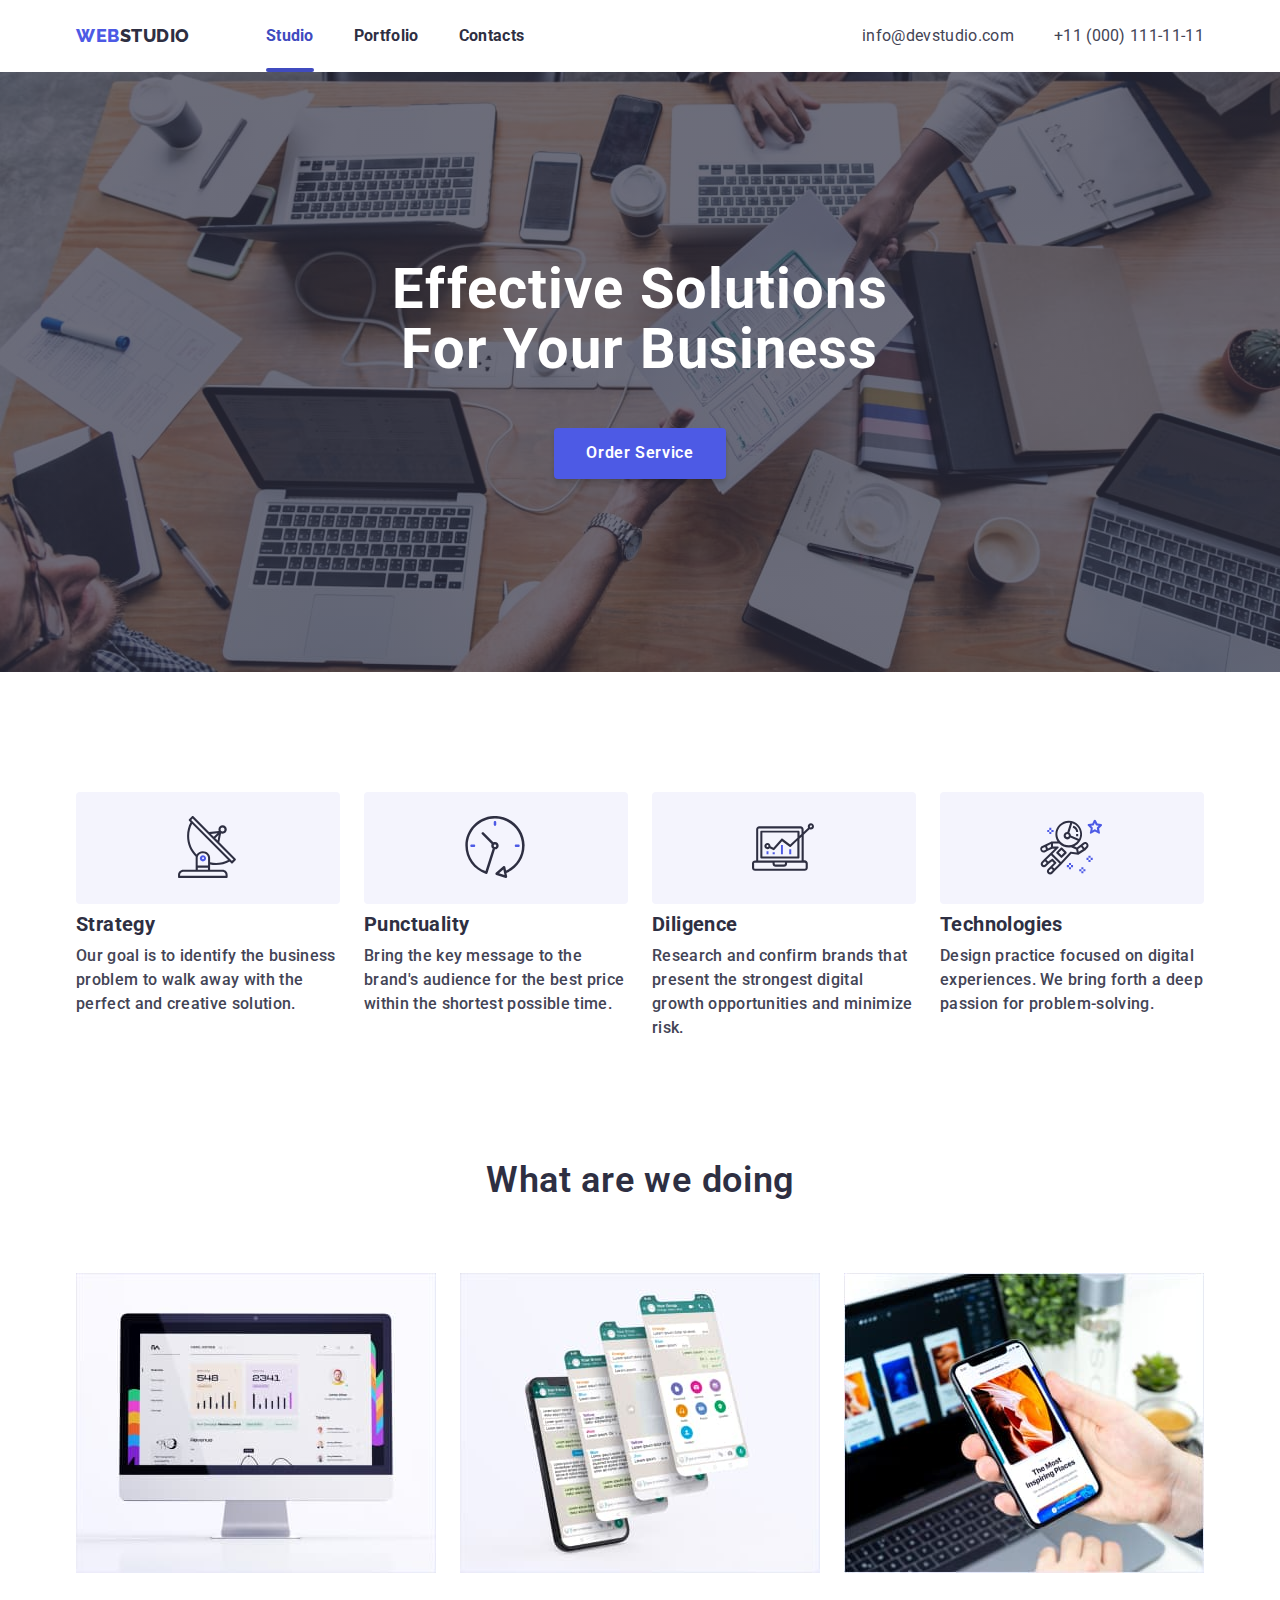
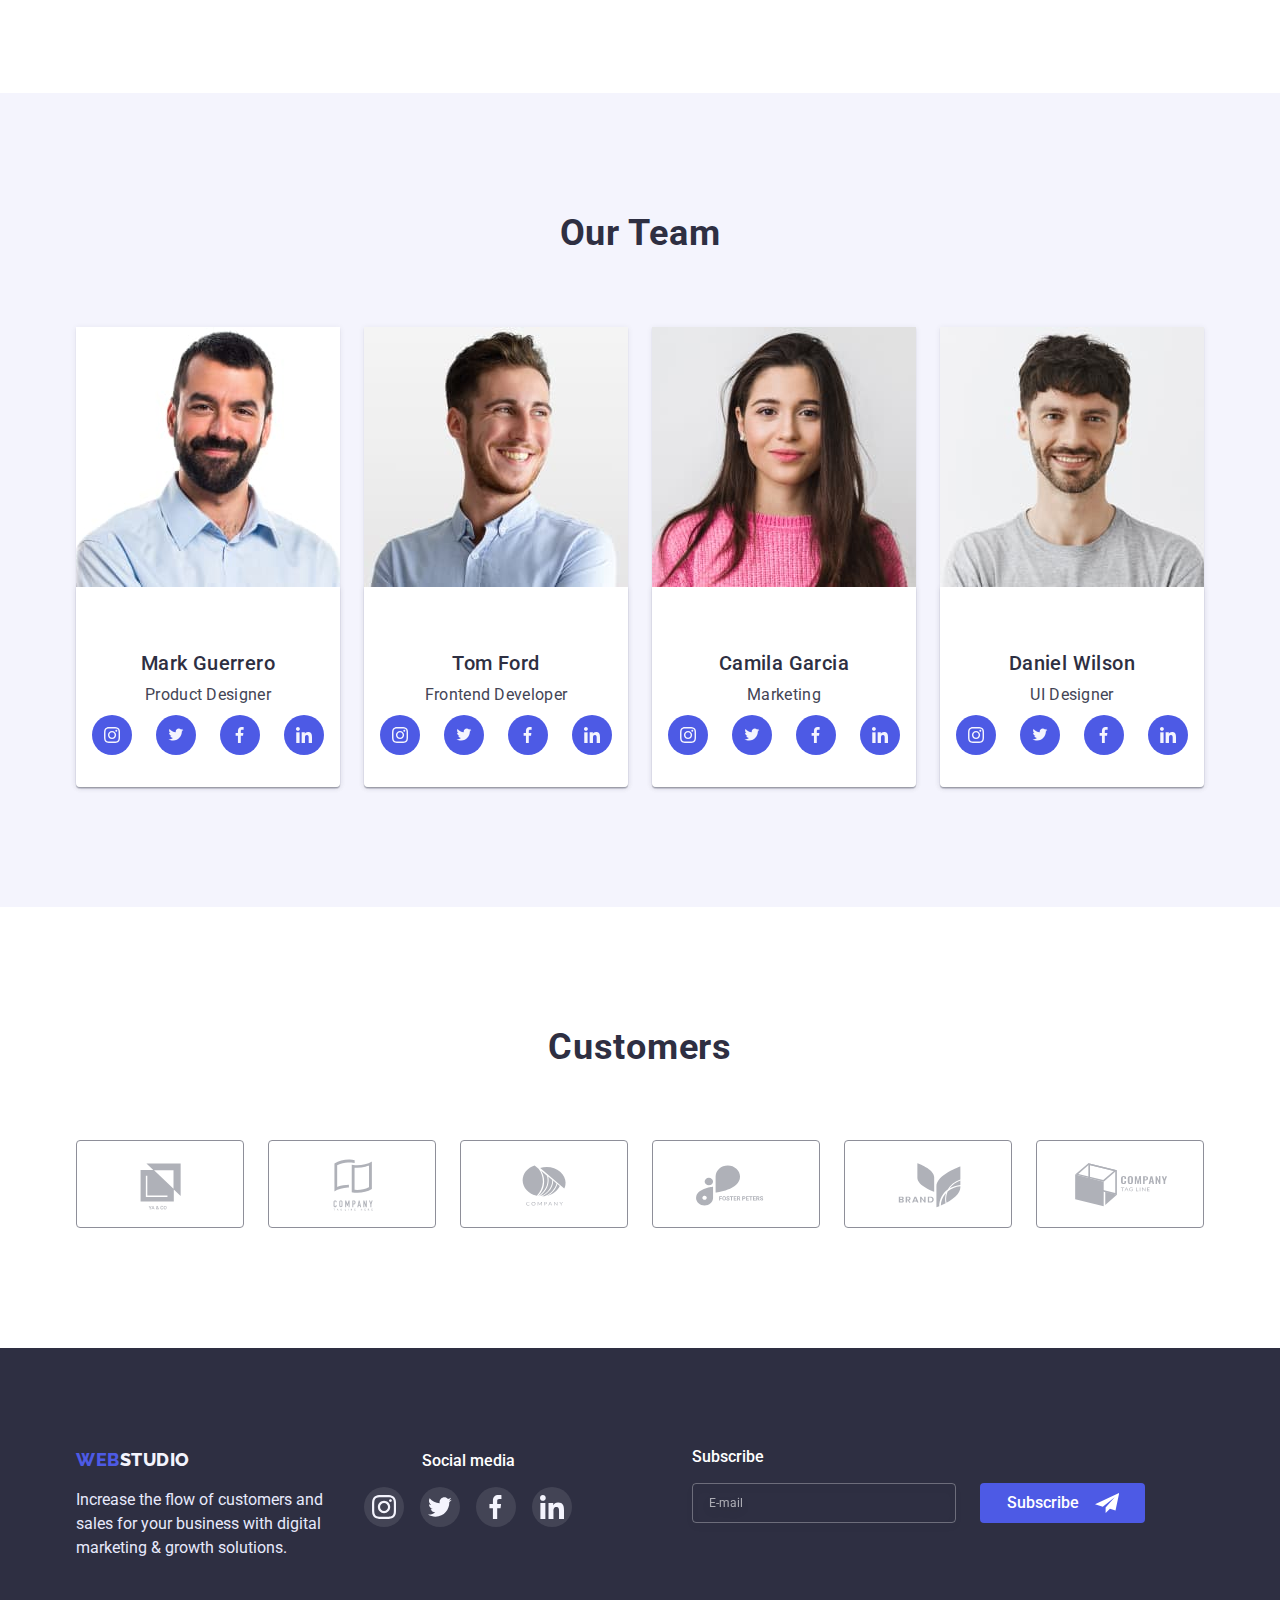
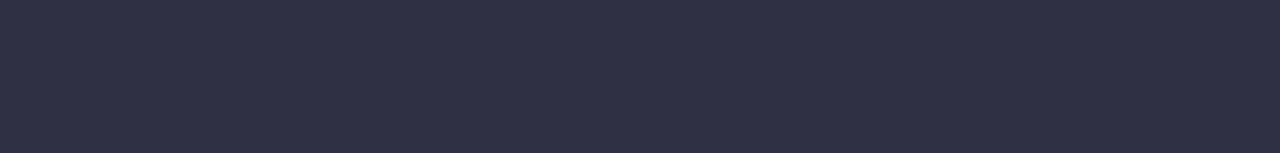
==== commit 07512723: "add" ====
--- a/index.html
+++ b/index.html
@@ -19,12 +19,11 @@
     <link rel="stylesheet" href="css/mobile.css" />
     <link rel="stylesheet" href="css/tablet.css" />
     <link rel="stylesheet" href="css/desktop.css" />
-    <!-- <link rel="stylesheet" href="css/version.css"> -->
   </head>
   <body>
     <header class="header">
       <div class="head container">
-        <nav class="header-navigation">
+        <nav class="header-navigation navigation">
           <!-- desktop -->
           <a class="link-logo link" href="./index.html"
             ><span class="web">WEB</span>STUDIO</a
@@ -52,7 +51,7 @@
             <use href="./images/symbol-defs.svg#icon-Vector-Stroke"></use>
           </svg>
         </button>
-        <ul class="header-list list tablet">
+        <ul class="header-list list tablet desktop-big">
           <!-- desktop -->
           <li class="header-item-contact list">
             <a class="header-mail link" href="mailto:info@devstudio.com"
@@ -115,20 +114,17 @@
           <li class="soc-item">
             <a class="soc-item-link" href="">
               <svg class="soc-icon" width="16" height="13">
-                <use href="./images/icons.svg#icon-twitter"></use></svg
-            ></a>
+                <use href="./images/icons.svg#icon-twitter"></use></svg></a>
           </li>
           <li class="soc-item">
             <a class="soc-item-link" href=""
               ><svg class="soc-icon" height="16">
-                <use href="./images/icons.svg#icon-facebook"></use></svg
-            ></a>
+                <use href="./images/icons.svg#icon-facebook"></use></svg></a>
           </li>
           <li class="soc-item">
             <a class="soc-item-link" href=""
               ><svg class="soc-icon" width="16" height="16">
-                <use href="./images/icons.svg#icon-linkedin"></use></svg
-            ></a>
+                <use href="./images/icons.svg#icon-linkedin"></use></svg></a>
           </li>
         </ul>
       </div>
@@ -149,7 +145,7 @@
       <section class="main-content-section2_1">
         <div class="main-content2 container">
           <ul class="main-list list">
-            <li class="main-item2">
+            <li class="main-item2 desktop-item">
               <div class="picture-icon">
                 <svg class="picture">
                   <use
@@ -172,8 +168,7 @@
                   <use
                     href="./images/icons.svg#icon-clock"
                     width="62"
-                    height="62"
-                  ></use>
+                    height="62"></use>
                 </svg>
               </div>
               <h3 class="main-title2">Punctuality</h3>
@@ -189,14 +184,12 @@
                   <use
                     href="./images/icons.svg#icon-diagram"
                     width="62"
-                    height="62"
-                  ></use>
+                    height="62"></use>
                 </svg>
               </div>
               <h3 class="main-title2">Diligence</h3>
               <p class="main-text">
-                Research and confirm brands that present the strongest digital
-                growth opportunities and minimize risk.
+                Research and confirm brands that present the strongest digital growth opportunities and minimize risk.
               </p>
             </li>
 
@@ -268,21 +261,18 @@
                   <li class="soc-item">
                     <a class="soc-item-link" href="">
                       <svg class="soc-icon" width="16" height="13">
-                        <use href="./images/icons.svg#icon-twitter"></use></svg
-                    ></a>
+                        <use href="./images/icons.svg#icon-twitter"></use></svg></a>
                   </li>
                   <li class="soc-item">
                     <a class="soc-item-link" href=""
                       ><svg class="soc-icon" height="16">
-                        <use href="./images/icons.svg#icon-facebook"></use></svg
-                    ></a>
+                        <use href="./images/icons.svg#icon-facebook"></use></svg></a>
                   </li>
 
                   <li class="soc-item">
                     <a class="soc-item-link" href=""
                       ><svg class="soc-icon" width="16" height="16">
-                        <use href="./images/icons.svg#icon-linkedin"></use></svg
-                    ></a>
+                        <use href="./images/icons.svg#icon-linkedin"></use></svg></a>
                   </li>
                 </ul>
               </div>
@@ -303,20 +293,17 @@
                   <li class="soc-item">
                     <a class="soc-item-link" href="">
                       <svg class="soc-icon" width="16" height="13">
-                        <use href="./images/icons.svg#icon-twitter"></use></svg
-                    ></a>
+                        <use href="./images/icons.svg#icon-twitter"></use></svg></a>
                   </li>
                   <li class="soc-item">
                     <a class="soc-item-link" href=""
                       ><svg class="soc-icon" height="16">
-                        <use href="./images/icons.svg#icon-facebook"></use></svg
-                    ></a>
+                        <use href="./images/icons.svg#icon-facebook"></use></svg></a>
                   </li>
                   <li class="soc-item">
                     <a class="soc-item-link" href=""
                       ><svg class="soc-icon" width="16" height="16">
-                        <use href="./images/icons.svg#icon-linkedin"></use></svg
-                    ></a>
+                        <use href="./images/icons.svg#icon-linkedin"></use></svg></a>
                   </li>
                 </ul>
               </div>
@@ -342,22 +329,19 @@
                   <li class="soc-item">
                     <a class="soc-item-link" href="">
                       <svg class="soc-icon" width="16" height="13">
-                        <use href="./images/icons.svg#icon-twitter"></use></svg
-                    ></a>
+                        <use href="./images/icons.svg#icon-twitter"></use></svg></a>
                   </li>
 
                   <li class="soc-item">
                     <a class="soc-item-link" href=""
                       ><svg class="soc-icon" height="16">
-                        <use href="./images/icons.svg#icon-facebook"></use></svg
-                    ></a>
+                        <use href="./images/icons.svg#icon-facebook"></use></svg></a>
                   </li>
 
                   <li class="soc-item">
                     <a class="soc-item-link" href=""
                       ><svg class="soc-icon" width="16" height="16">
-                        <use href="./images/icons.svg#icon-linkedin"></use></svg
-                    ></a>
+                        <use href="./images/icons.svg#icon-linkedin"></use></svg></a>
                   </li>
                 </ul>
               </div>
@@ -383,22 +367,19 @@
                   <li class="soc-item">
                     <a class="soc-item-link" href="">
                       <svg class="soc-icon" width="16" height="13">
-                        <use href="./images/icons.svg#icon-twitter"></use></svg
-                    ></a>
+                        <use href="./images/icons.svg#icon-twitter"></use></svg></a>
                   </li>
 
                   <li class="soc-item">
                     <a class="soc-item-link" href=""
                       ><svg class="soc-icon" height="16">
-                        <use href="./images/icons.svg#icon-facebook"></use></svg
-                    ></a>
+                        <use href="./images/icons.svg#icon-facebook"></use></svg></a>
                   </li>
 
                   <li class="soc-item">
                     <a class="soc-item-link" href=""
                       ><svg class="soc-icon" width="16" height="16">
-                        <use href="./images/icons.svg#icon-linkedin"></use></svg
-                    ></a>
+                        <use href="./images/icons.svg#icon-linkedin"></use></svg></a>
                   </li>
                 </ul>
               </div>
@@ -469,7 +450,7 @@
             </p>
           </div>
           <div class="footer-social">
-            <p class="social-media-text">Social media</p>
+            <p class="social-media-text  ">Social media</p>
             <ul class="ft-soc-items-list">
               <li class="soc-item">
                 <a class="ft-soc-item-link" href="">
@@ -481,20 +462,17 @@
               <li class="soc-item">
                 <a class="ft-soc-item-link" href="">
                   <svg class="soc-icon" width="24" height="24">
-                    <use href="./images/icons.svg#icon-twitter"></use></svg
-                ></a>
+                    <use href="./images/icons.svg#icon-twitter"></use></svg></a>
               </li>
               <li class="soc-item">
                 <a class="ft-soc-item-link" href=""
                   ><svg class="soc-icon" width="24" height="24">
-                    <use href="./images/icons.svg#icon-facebook"></use></svg
-                ></a>
+                    <use href="./images/icons.svg#icon-facebook"></use></svg></a>
               </li>
               <li class="soc-item">
                 <a class="ft-soc-item-link" href=""
                   ><svg class="soc-icon" width="24" height="24">
-                    <use href="./images/icons.svg#icon-linkedin"></use></svg
-                ></a>
+                    <use href="./images/icons.svg#icon-linkedin"></use></svg></a>
               </li>
             </ul>
           </div>
--- a/css/mobile.css
+++ b/css/mobile.css
@@ -49,10 +49,7 @@
 }
 @media screen and (min-width: 480px) {
   .container {
-    /* width: 1158px;
-  padding-left: 15px;
-  padding-right: 15px;
-  margin: 0 auto; */
+
     width: 480px;
     padding: 0 16px;
     margin: 0 auto;
@@ -64,9 +61,7 @@
   color: var(--primary-text-color);
   background-color: var(--color-white-ffff);
 }
-/* .current {
-  position: relative;
-} */
+
 .list {
   list-style: none;
 }
@@ -74,42 +69,7 @@
 .link {
   text-decoration: none;
 }
-/* .current::before {
-  content: "";
-  position: absolute;
-  left: 0;
-  bottom: -27px;
-  display: block;
-  width: 100%;
-  height: 4px;
-  background-color: var(--color-hover-focus);
-  border-radius: 2px;
-  opacity: 1;
-} */
-
-/* .current > .header-link {
-  color: var(--color-hover-focus);
-} */
-/* .header-item::after {
-  content: "";
-  background-color: var(--color-hover-focus);
-  border-radius: 2px;
-  position: absolute;
-  width: 100%;
-  height: 4px;
-  display: block;
-  bottom: -24px;
-  left: 0;
-  opacity: 0;
-  transform: scaleX(0);
-  transition: transform 250ms cubic-bezier(0.4, 0, 0.2, 1),
-    opacity 250ms cubic-bezier(0.4, 0, 0.2, 1);
-} */
-
-/* .header-item:hover::after {
-  transform: scaleX(1);
-  opacity: 1;
-} */
+
 /*---------------------Header-----------------*/
 .header {
   /* background-color: var(--color-white-ffff); */
@@ -140,54 +100,20 @@
   line-height: 1.33;
   letter-spacing: 0.03em;
   color: var(--title-text-color);
-  /* margin-right: 76px; */
-}
-
-.header-link {
-  /* font-size: 16px;
-  line-height: 1.5;
-  letter-spacing: 0.02em;
-  color: var(--title-text-color);
-  /*------Анімація----*/
-  /* transition-property: color;
-  transition-duration: 250ms;
-  transition-timing-function: cubic-bezier(0.4, 0, 0.2, 1);  */
-}
-.header-link-1 {
-  /* font-size: 16px;
-  line-height: 1.5;
-  letter-spacing: 0.02em;
-  color: var(--color-hover-focus);
-  /*------Анімація----*/
-  /* transition-property: color;
-  transition-duration: 250ms;
-  transition-timing-function: cubic-bezier(0.4, 0, 0.2, 1);  */
-}
+}
+
 .header-link:hover,
 .header-link:focus {
   color: var(--color-hover-focus);
 }
 
 .header-navigation {
-  /* font-size: 16px;
-  line-height: 1.5;
-  letter-spacing: 0.02em;
-  color: var(--title-text-color);
-  align-items: center;
-  display: flex;
-  margin-right: auto; */
+  
   display: none;
 }
 
 .header-list {
-  /* font-weight: 700;
-  font-size: 16px;
-  line-height: 1.5;
-  color: var(--title-text-color);
-  letter-spacing: 0.02em;
-  display: flex;
-  align-items: center;
-  gap: 40px; */
+ 
   display: none;
 }
 .head.container {
@@ -201,52 +127,6 @@
   background-color: transparent;
   border: none;
 }
-/* .header-item {
-  font-size: 16px;
-  line-height: 1.33;
-  letter-spacing: 0.02em;
-  color: var(--primary-text-color);
-  position: relative;
-} */
-/* .header-item-contact {
-  font-size: 16px;
-  line-height: 1.33;
-  letter-spacing: 0.02em;
-  color: var(--primary-text-color);
-  position: relative;
-} */
-/* .header-mail {
-  font-size: 16px;
-  line-height: 1.33;
-  letter-spacing: 0.02em;
-  color: var(--primary-text-color);
-  /*------Анімація----*/
-/* transition-property: color;
-  transition-duration: 250ms;
-  transition-timing-function: cubic-bezier(0.4, 0, 0.2, 1);
-}  */
-
-/* .header-mail:hover,
-.header-mail:focus {
-  color: var(--color-hover-focus);
-} */
-
-/* .header-tel {
-  font-size: 16px;
-  line-height: 1.33;
-  letter-spacing: 0.02em;
-  color: var(--primary-text-color); */
-/*------Анімація----*/
-/* transition-property: color;
-  transition-duration: 250ms;
-  transition-timing-function: cubic-bezier(0.4, 0, 0.2, 1);
-} */
-
-/* .header-tel:hover,
-.header-tel:focus {
-  color: var(--color-hover-focus);
-} */
-
 /*-----------------------------Main---------------*/
 .main-content-section1 {
   background: var(--title-text-color);
--- a/css/tablet.css
+++ b/css/tablet.css
@@ -203,7 +203,6 @@
   .main-list {
     display: flex;
     flex-wrap: wrap;
-    /* gap: 24px; */
     row-gap: 70px;
     column-gap: 24px;
   }
--- a/css/desktop.css
+++ b/css/desktop.css
@@ -103,7 +103,7 @@
     color: var(--color-hover-focus);
   }
 
-  .header-navigation {
+  .header-item-contact {
     font-size: 16px;
     line-height: 1.5;
     letter-spacing: 0.02em;
@@ -121,7 +121,7 @@
     text-decoration: none;
   }
 
-  .header-list {
+  .header-list.desktop-big {
     font-weight: 700;
     font-size: 16px;
     line-height: 1.5;
@@ -136,14 +136,12 @@
     line-height: 1.33;
     letter-spacing: 0.02em;
     color: var(--primary-text-color);
-    position: relative;
   }
   .header-item-contact {
     font-size: 16px;
     line-height: 1.33;
     letter-spacing: 0.02em;
     color: var(--primary-text-color);
-    position: relative;
   }
   .header-mail {
     font-size: 16px;
@@ -176,6 +174,7 @@
   .header-tel:focus {
     color: var(--color-hover-focus);
   }
+
   .main-content-section2_2 {
     display: block;
   }
@@ -222,7 +221,7 @@
     color: var(--color-white-ffff);
     align-items: center;
     text-align: center;
-    max-width: 492px;
+    max-width: 496px;
     margin-left: auto;
     margin-right: auto;
     margin-bottom: 48px;
@@ -254,14 +253,14 @@
     background-color: var(--color-hover-focus);
   }
 
-  .main-list {
+  .main-list. {
     color: var(--primary-text-color);
     display: flex;
     gap: 24px;
   }
 
   .main-item2 {
-    box-sizing: border-box;
+    width: 264px;
     font-style: normal;
     font-size: 16px;
     line-height: 1.5;
@@ -288,20 +287,22 @@
     height: 64px;
   }
   .main-title2 {
-    font-weight: 500;
     font-size: 20px;
     line-height: 1.2;
     letter-spacing: 0.02em;
     color: var(--title-text-color);
     margin-bottom: 8px;
+    text-align: left
   }
 
   .main-text {
+    font-weight: ;
     font-size: 16px;
     line-height: 24px;
     letter-spacing: 0.02em;
     color: var(--primary-text-color);
-    max-width: 264px;
+    width: 264px;
+    max-height: 112px;
   }
 
   .main-second-title {
@@ -440,7 +441,7 @@
     display: flex;
     gap: 120px;
   }
-
+  
   .footer-after-title {
     font-size: 16px;
     line-height: 1.5;
@@ -448,7 +449,7 @@
     width: 264px;
     margin-top: 16px;
   }
-
+  
   .web-footer {
     font-family: "Raleway";
     font-style: normal;
@@ -459,7 +460,7 @@
     text-transform: uppercase;
     color: var(--color-logo-web-btn);
   }
-
+  
   .link-logo-footer {
     font-family: "Raleway";
     font-style: normal;
@@ -469,7 +470,7 @@
     letter-spacing: 0.03em;
     color: var(--color-logo-footer-text-title);
   }
-
+  
   .social-media-text {
     font-style: normal;
     font-weight: 500;
@@ -503,6 +504,7 @@
     background: var(--color-hover-focus-soc);
   }
   .subscribe-footer {
+    margin-bottom: 130px;
   }
   /* Введення ----Subscribe----- */
   .subscribe-input {
@@ -521,7 +523,7 @@
     line-height: 2;
     color: rgba(255, 255, 255, 0.6);
   }
-
+  
   .subscribe-input::placeholder {
     font-family: "Roboto";
     font-style: normal;
@@ -530,12 +532,12 @@
     line-height: 24px;
     color: rgba(255, 255, 255, 0.6);
   }
-
+  
   .subscribe-input:focus {
     outline: none;
     border: 1px solid var(--color-logo-web-btn);
   }
-
+  
   .subscribe-button {
     display: flex;
     align-items: center;
@@ -559,7 +561,7 @@
     transition-duration: 250ms;
     transition-timing-function: cubic-bezier(0.4, 0, 0.2, 1);
   }
-
+  
   .subscribe-form {
     display: flex;
   }
@@ -567,6 +569,7 @@
     display: flex;
   }
   .icons-subscribe {
+  
     right: 0;
     bottom: 0;
     margin-left: 16px;
@@ -595,7 +598,7 @@
     transition: transform 250ms cubic-bezier(0.4, 0, 0.2, 1),
       opacity 250ms cubic-bezier(0.4, 0, 0.2, 1);
   }
-
+  
   .backdrop.is-hidden {
     opacity: 0;
     pointer-events: none;
@@ -632,32 +635,32 @@
     background-color: var(--color-hover-focus);
     fill: var(--color-white-ffff);
   }
-  .client-form {
+  .client-form{
     margin-left: 24px;
     margin-right: 24px;
   }
-  .leave-contacts {
-    margin-top: 24px;
-    font-family: "Roboto";
-    font-style: normal;
-    font-weight: 500;
-    font-size: 16px;
-    line-height: 24px;
-    text-align: center;
-    letter-spacing: 0.02em;
-    color: var(--title-text-color);
-  }
-  .input-text {
-    margin-right: 24px;
-    font-family: "Roboto";
-    font-style: normal;
-    font-weight: 400;
-    font-size: 12px;
-    line-height: 14px;
-    letter-spacing: 0.01em;
-    color: #8e8f99;
-  }
-  .icons-client-form {
+  .leave-contacts{
+  margin-top: 24px;
+  font-family: 'Roboto';
+  font-style: normal;
+  font-weight: 500;
+  font-size: 16px;
+  line-height: 24px;
+  text-align: center;
+  letter-spacing: 0.02em;
+  color: var(--title-text-color);
+  }
+  .input-text{
+  margin-right: 24px;
+  font-family: 'Roboto';
+  font-style: normal;
+  font-weight: 400;
+  font-size: 12px;
+  line-height: 14px;
+  letter-spacing: 0.01em;
+  color: #8E8F99;
+  }
+  .icons-client-form{
     position: relative;
     margin-bottom: 8px;
   }
@@ -670,7 +673,7 @@
   .modal-input {
     width: 100%;
     height: 40px;
-    padding-left: 38px;
+      padding-left: 38px;
     font-family: "Roboto";
     font-style: normal;
     font-weight: 400;
@@ -682,7 +685,7 @@
     border-radius: 4px;
     border: 1px solid rgba(33, 33, 33, 0.2);
   }
-
+  
   .modal-input::placeholder {
     font-family: "Roboto";
     font-style: normal;
@@ -693,6 +696,7 @@
     color: rgba(117, 117, 117, 0.5);
   }
   .modal-button {
+    
     display: inline-block;
     height: 56px;
     width: 169px;
@@ -712,7 +716,7 @@
     transition-timing-function: cubic-bezier(0.4, 0, 0.2, 1);
     border: none;
   }
-
+  
   .modal-button:hover,
   .modal-button:focus {
     color: #ffffff;
@@ -720,16 +724,17 @@
     box-shadow: 0px 1px 6px rgba(46, 47, 66, 0.08),
       0px 1px 1px rgba(46, 47, 66, 0.16), 0px 2px 1px rgba(46, 47, 66, 0.08);
   }
-
-  .check-text::before {
-    position: absolute;
-    width: 16px;
-    height: 16px;
-    border: 1.25px solid var(--color-hover-focus);
-    border-radius: 2px;
-    margin-top: 16px;
-  }
-
+  
+  .check-text::before{
+  position: absolute;
+  width: 16px;
+  height: 16px;
+  background:;
+  border: 1.25px solid var(--color-hover-focus);
+  border-radius: 2px;
+  margin-top: 16px;
+  }
+  
   .check-text {
     font-family: "Roboto";
     font-style: normal;
@@ -741,7 +746,7 @@
     margin-top: 16px;
     margin-left: 8px;
   }
-  .textarea {
+  .textarea{
     font-style: normal;
     font-weight: 400;
     font-size: 12px;
@@ -762,18 +767,18 @@
     flex-direction: column;
     margin-bottom: 8px;
   }
-
+  
   .modal-link {
     color: var(--color-logo-web-btn);
     margin-left: 2px;
   }
-
+  
   .input-text {
     display: inline-block;
     margin-bottom: 4px;
     position: relative;
   }
-
+  
   .modal-input:focus {
     outline: none;
     border: 1px solid var(--color-logo-web-btn);
@@ -781,7 +786,7 @@
   .modal-input:focus + .input-icons {
     fill: var(--color-logo-web-btn);
   }
-
+  
   .modal-coment::placeholder {
     font-family: "Roboto";
     font-style: normal;
@@ -795,12 +800,12 @@
     outline: none;
     border: 1px solid var(--color-logo-web-btn);
   }
-
+  
   textarea:focus {
     outline: none;
     border: 1px solid var(--color-logo-web-btn);
   }
-
+  
   .modal-button-send {
     margin-left: 93px;
     margin-right: 120px;
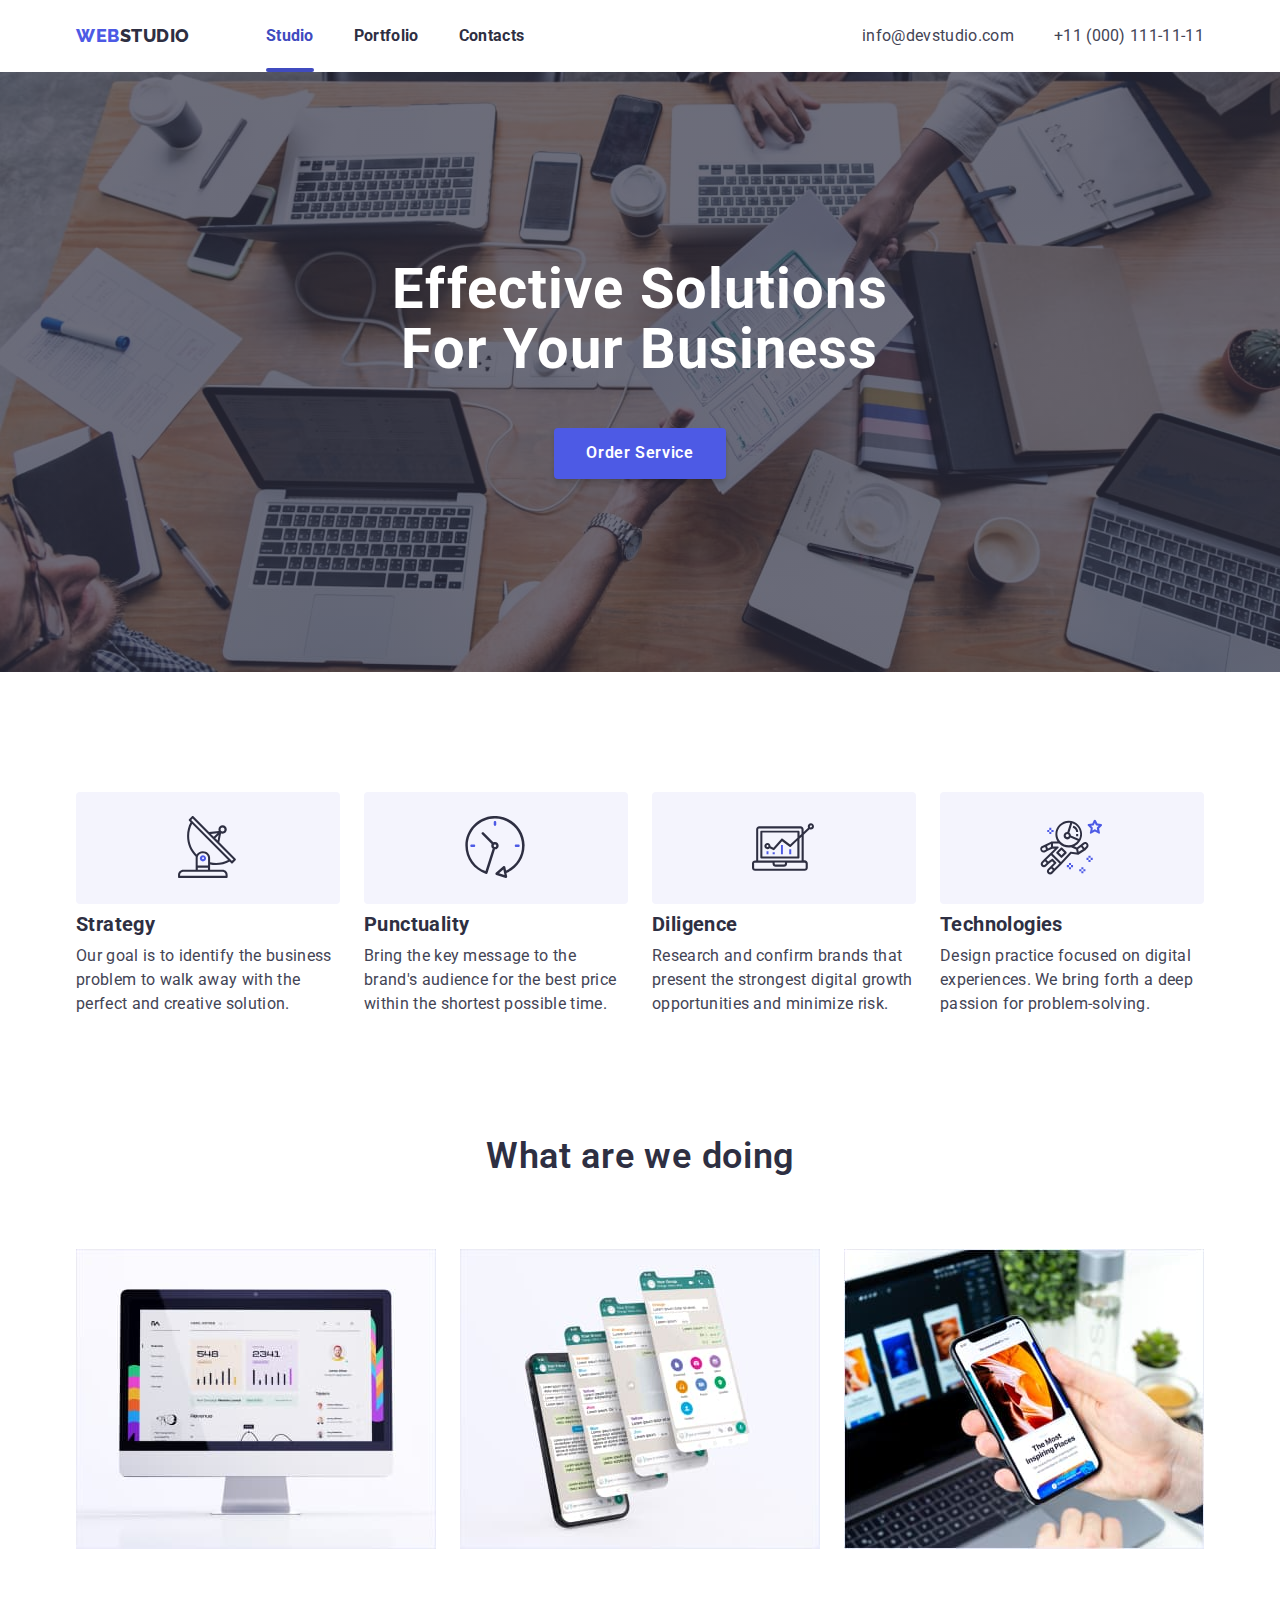
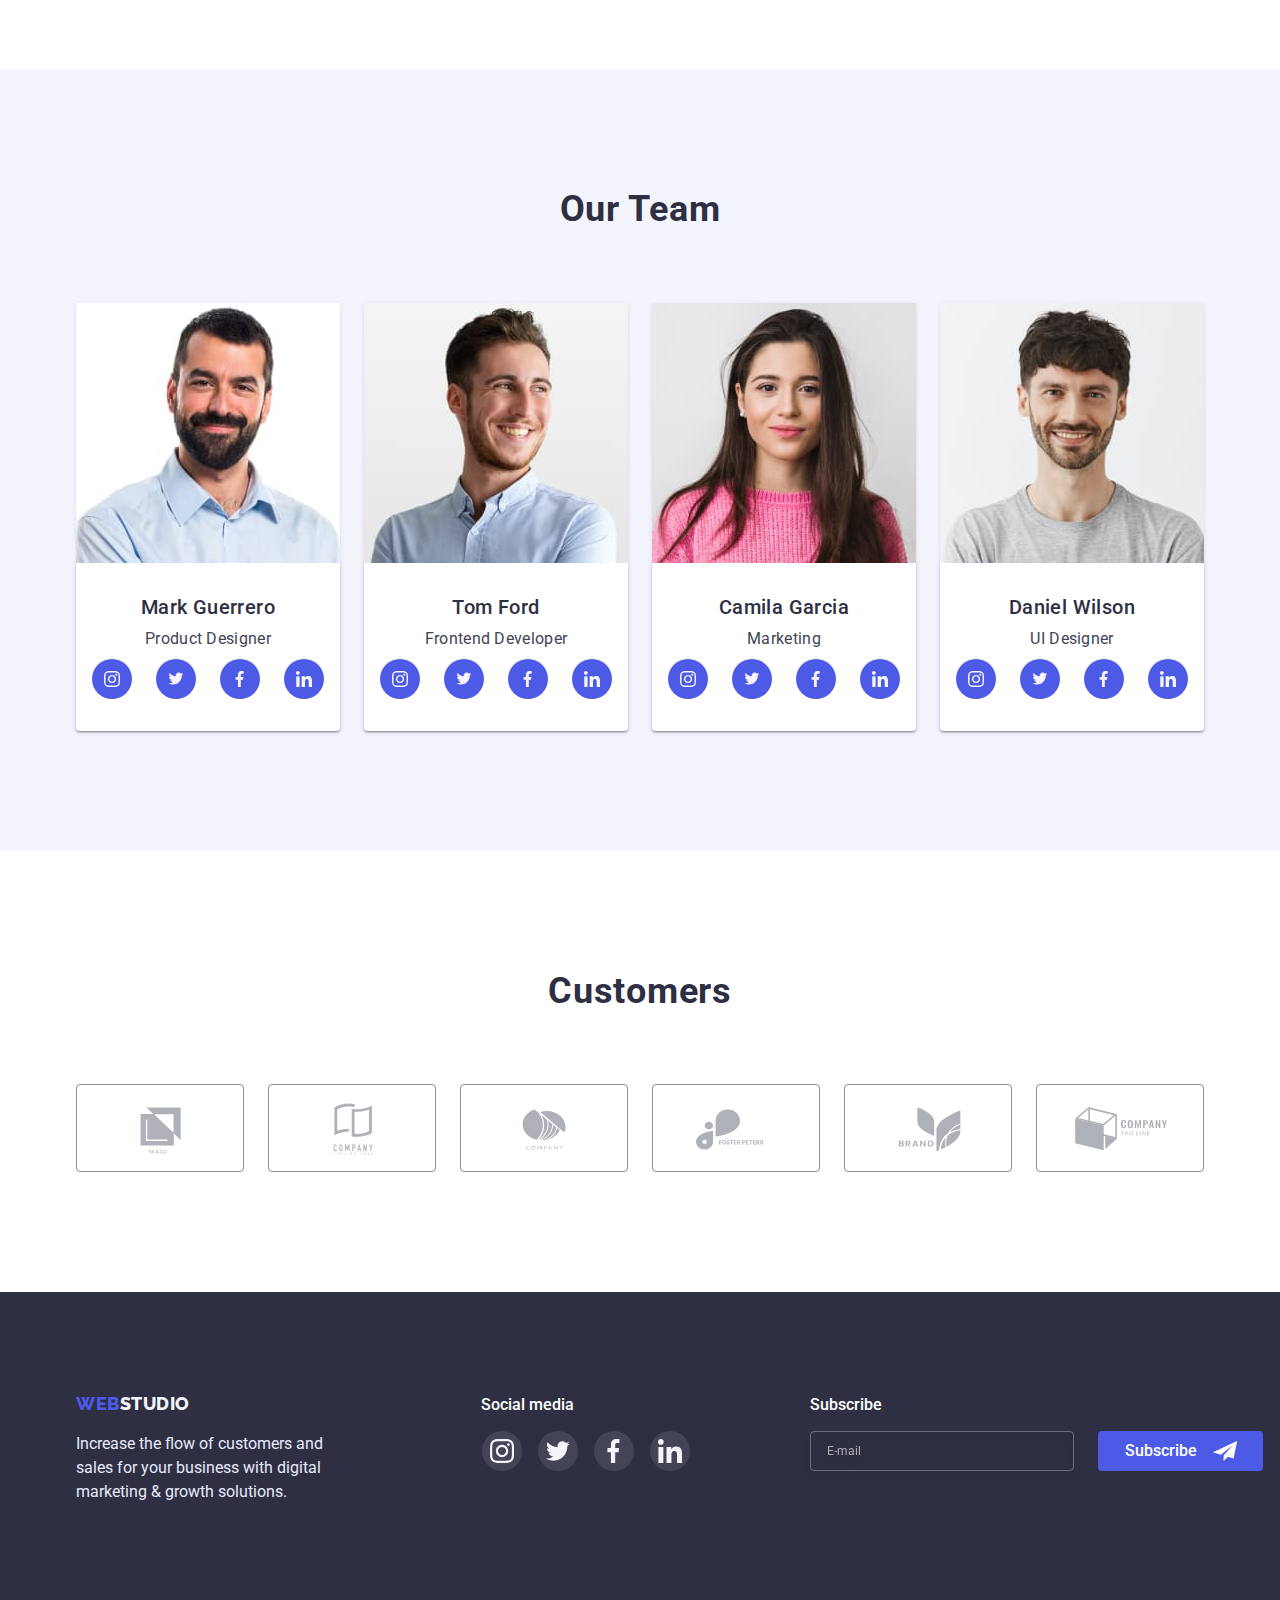
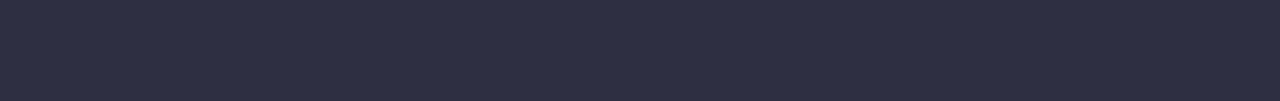
==== commit f9fe80f0: "add" ====
--- a/index.html
+++ b/index.html
@@ -19,6 +19,8 @@
     <link rel="stylesheet" href="css/mobile.css" />
     <link rel="stylesheet" href="css/tablet.css" />
     <link rel="stylesheet" href="css/desktop.css" />
+    <link rel="stylesheet" href="css/hero.css" />
+
   </head>
   <body>
     <header class="header">
@@ -67,15 +69,15 @@
       </div>
       <div class="mobile-menu is-hidden" data-menu>
         <button type="button" class="mob-menu-close-btn" data-menu-close>
-          <svg class="mobile-menu-open-icon" width="32" height="22">
-            <use href="./images/symbol-defs.svg#icon-Vector-Stroke"></use>
+          <svg class="mobile-menu-close-icon" width="32" height="22">
+            <use href="./images/icons.svg#icon-Vector-2"></use>
           </svg>
         </button>
         <nav class="mobile-header-navigation">
           <ul class="mobile-header-list list">
             <li class="mobile-header-item list">
               <a
-                class="mobile-header-link current-mobile link"
+                class="mobile-header-link  link"
                 href="./index.html"
                 >Studio</a
               >
@@ -86,7 +88,7 @@
               >
             </li>
             <li class="mobile-header-item list">
-              <a class="mobile-header-link link" href="">Contacts</a>
+              <a class="mobile-header-link current-mobile link" href="">Contacts</a>
             </li>
           </ul>
         </nav>
@@ -450,7 +452,7 @@
             </p>
           </div>
           <div class="footer-social">
-            <p class="social-media-text  ">Social media</p>
+            <p class="social-media-text ">Social media</p>
             <ul class="ft-soc-items-list">
               <li class="soc-item">
                 <a class="ft-soc-item-link" href="">
--- a/css/mobile.css
+++ b/css/mobile.css
@@ -128,23 +128,36 @@
   border: none;
 }
 /*-----------------------------Main---------------*/
-.main-content-section1 {
+  .main-content-section1{
   background: var(--title-text-color);
   text-align: center;
   padding-top: 112px;
   padding-bottom: 112px;
-  /* max-width: 1440px; */
-  /* background-image: linear-gradient(
+  width: 100%;
+   background-image: linear-gradient(
       rgba(46, 47, 66, 0.7),
       rgba(46, 47, 66, 0.7)
     ),
-    url(../images/people-office1.jpg); */
-}
+    url(../images/mobile1x.jpg); 
+    background-repeat: no-repeat;
+  }
+  @media (min-device-pixel-ratio: 2),
+  (min-resolution: 192dpi),
+  (min-resolution: 2dppx) {
+    .main-content-section1{
+      background-image: linear-gradient(
+      rgba(46, 47, 66, 0.7),
+      rgba(46, 47, 66, 0.7)
+    ),url(../images/mobile2x.jpg);
+    }
+  }
+
+
 
 .main-content-section2_1 {
   background: var(--color-white-ffff);
-  padding-top: 120px;
-  padding-bottom: 120px;
+  padding-top: 96px;
+  padding-bottom: 96px;
 }
 
 .main-content-section2_2 {
@@ -154,8 +167,8 @@
 
 .main-content-section3 {
   background: var(--color-logo-footer-text-title);
-  padding-top: 120px;
-  padding-bottom: 120px;
+  padding-top: 96px;
+  padding-bottom: 96px;
 }
 
 .main-card-3 {
@@ -312,12 +325,15 @@
     0px 1px 1px rgba(46, 47, 66, 0.16), 0px 2px 1px rgba(46, 47, 66, 0.08);
   border-radius: 0px 0px 4px 4px;
   /* padding-bottom: 32px; */
+  width: 264px;
+
 }
 .main-card-3:not(:last-child) {
   margin-bottom: 72px;
 }
 .main-card-team {
   padding: 32px 16px;
+  max-width: 264px;
 }
 .main-after-title {
   font-size: 16px;
@@ -361,14 +377,15 @@
   fill: var(--color-logo-footer-text-title);
 }
 .main_customers {
-  padding-top: 120px;
-  padding-bottom: 120px;
+  padding-top: 96px;
+  padding-bottom: 96px;
 }
 .customers-list {
   display: flex;
   justify-content: center;
-  gap: 16px;
-  flex-wrap: wrap;
+  column-gap: 16px;
+row-gap: 72px; 
+ flex-wrap: wrap;
 }
 
 .customers-item-link {
@@ -398,8 +415,8 @@
 /*-------------------------Footer-----------------*/
 .footer_section {
   background: var(--title-text-color);
-  padding-top: 100px;
-  padding-bottom: 100px;
+  padding-top: 96px;
+  padding-bottom: 96px;
 }
 .footer {
   /* display: flex; */
@@ -589,8 +606,6 @@
 }
 .modal {
   position: absolute;
-  /* width: 408px;
-  height: 576px; */
   width: 100%;
   height: 90%;
   overflow-y: scroll;
@@ -819,8 +834,11 @@
   width: 24px;
   height: 24px;
   display: flex;
-  justify-content: center;
-  align-items: center;
+  border-radius: 50%;
+  justify-content: center;
+  align-items: center;
+  background-color: var(--color-after-titet-footer);
+    border: 1px solid rgba(0, 0, 0, 0.1);
 }
 .mobile-menu-open-icon {
   width: 15px;
@@ -839,10 +857,10 @@
 
   /* NAVY BLUE */
 
-  color: #2e2f42;
+  color: var(--title-text-color);
 }
 .current-mobile {
-  color: #31d0aa;
+  color: var(--color-logo-web-btn);
 }
 .mobile-header-tel {
   font-family: "Roboto";
--- a/css/tablet.css
+++ b/css/tablet.css
@@ -1,15 +1,10 @@
 @media screen and (min-width: 768px) {
   .container {
-    /* width: 1158px;
-  padding-left: 15px;
-  padding-right: 15px;
-  margin: 0 auto; */
     width: 768px;
     padding: 0 15px;
     margin: 0 auto;
   }
   .header {
-    /* background-color: var(--color-white-ffff); */
     padding-top: 24px;
     padding-bottom: 10px;
   }
@@ -21,7 +16,7 @@
     content: "";
     position: absolute;
     left: 0;
-    bottom: -22px;
+    bottom: -23px;
     display: block;
     width: 100%;
     height: 4px;
@@ -40,7 +35,7 @@
     width: 100%;
     height: 4px;
     display: block;
-    bottom: -20px;
+    bottom: -21px;
     left: 0;
     opacity: 0;
     transform: scaleX(0);
@@ -169,17 +164,30 @@
     color: var(--color-hover-focus);
   }
   /* hero */
-  .main-content-section1 {
+  .main-content-section1{
+    background: var(--title-text-color);
     text-align: center;
     padding-top: 112px;
     padding-bottom: 112px;
-    /* max-width: 1440px; */
-    /* background-image: linear-gradient(
-      rgba(46, 47, 66, 0.7),
-      rgba(46, 47, 66, 0.7)
-    ),
-    url(../images/people-office1.jpg); */
-  }
+    width: 100%;
+     background-repeat: no-repeat;
+  background-size: cover;
+     background-image: linear-gradient(
+        rgba(46, 47, 66, 0.7),
+        rgba(46, 47, 66, 0.7)
+      ),
+      url(../images/tablet.jpg); 
+    }
+    @media (min-device-pixel-ratio: 2),
+    (min-resolution: 192dpi),
+    (min-resolution: 2dppx) {
+      .main-content-section1{
+        background-image: linear-gradient(
+        rgba(46, 47, 66, 0.7),
+        rgba(46, 47, 66, 0.7)
+      ),url(../images/tablet2.jpg);
+      }
+    }
   .main-title-first {
     max-width: 496px;
     margin-bottom: 40px;
@@ -231,6 +239,7 @@
       0px 1px 1px rgba(46, 47, 66, 0.16), 0px 2px 1px rgba(46, 47, 66, 0.08);
     border-radius: 0px 0px 4px 4px;
     /* padding-bottom: 32px; */
+    max-width: 264px;
   }
   .main-list3 .main-card-3 {
     margin-bottom: 0;
@@ -271,3 +280,4 @@
     overflow-y: scroll;
   }
 }
+
--- a/css/desktop.css
+++ b/css/desktop.css
@@ -296,7 +296,7 @@
   }
 
   .main-text {
-    font-weight: ;
+    font-weight: 400;
     font-size: 16px;
     line-height: 24px;
     letter-spacing: 0.02em;
@@ -337,7 +337,6 @@
     line-height: 1.2;
     letter-spacing: 0.02em;
     color: var(--title-text-color);
-    padding-top: 32px;
     margin-bottom: 8px;
     text-align: center;
   }
@@ -440,6 +439,7 @@
   .footer {
     display: flex;
     gap: 120px;
+    align-items: baseline;
   }
   
   .footer-after-title {
@@ -477,14 +477,15 @@
     font-size: 16px;
     color: var(--color-white-ffff);
   }
-
+  
   .ft-soc-items-list {
     display: flex;
     justify-content: center;
     gap: 16px;
     margin-top: 16px;
-  }
-
+    margin-left: 118px;
+  }
+  
   .ft-soc-item-link {
     width: 100%;
     height: 100%;
@@ -498,7 +499,7 @@
     transition-duration: 250ms;
     transition-timing-function: cubic-bezier(0.4, 0, 0.2, 1);
   }
-
+  
   .ft-soc-item-link:hover,
   .ft-soc-item-link:focus {
     background: var(--color-hover-focus-soc);
@@ -587,6 +588,7 @@
   }
 
   /*----------Modal Window------*/
+ 
   .backdrop {
     position: fixed;
     top: 0;
@@ -614,6 +616,7 @@
     box-shadow: 0px 1px 1px rgba(0, 0, 0, 0.14), 0px 1px 3px rgba(0, 0, 0, 0.12),
       0px 2px 1px rgba(0, 0, 0, 0.2);
     border-radius: 4px;
+    overflow: hidden;
   }
   .modal-close-btn {
     display: block;
@@ -697,7 +700,6 @@
   }
   .modal-button {
     
-    display: inline-block;
     height: 56px;
     width: 169px;
     font-family: inherit;
